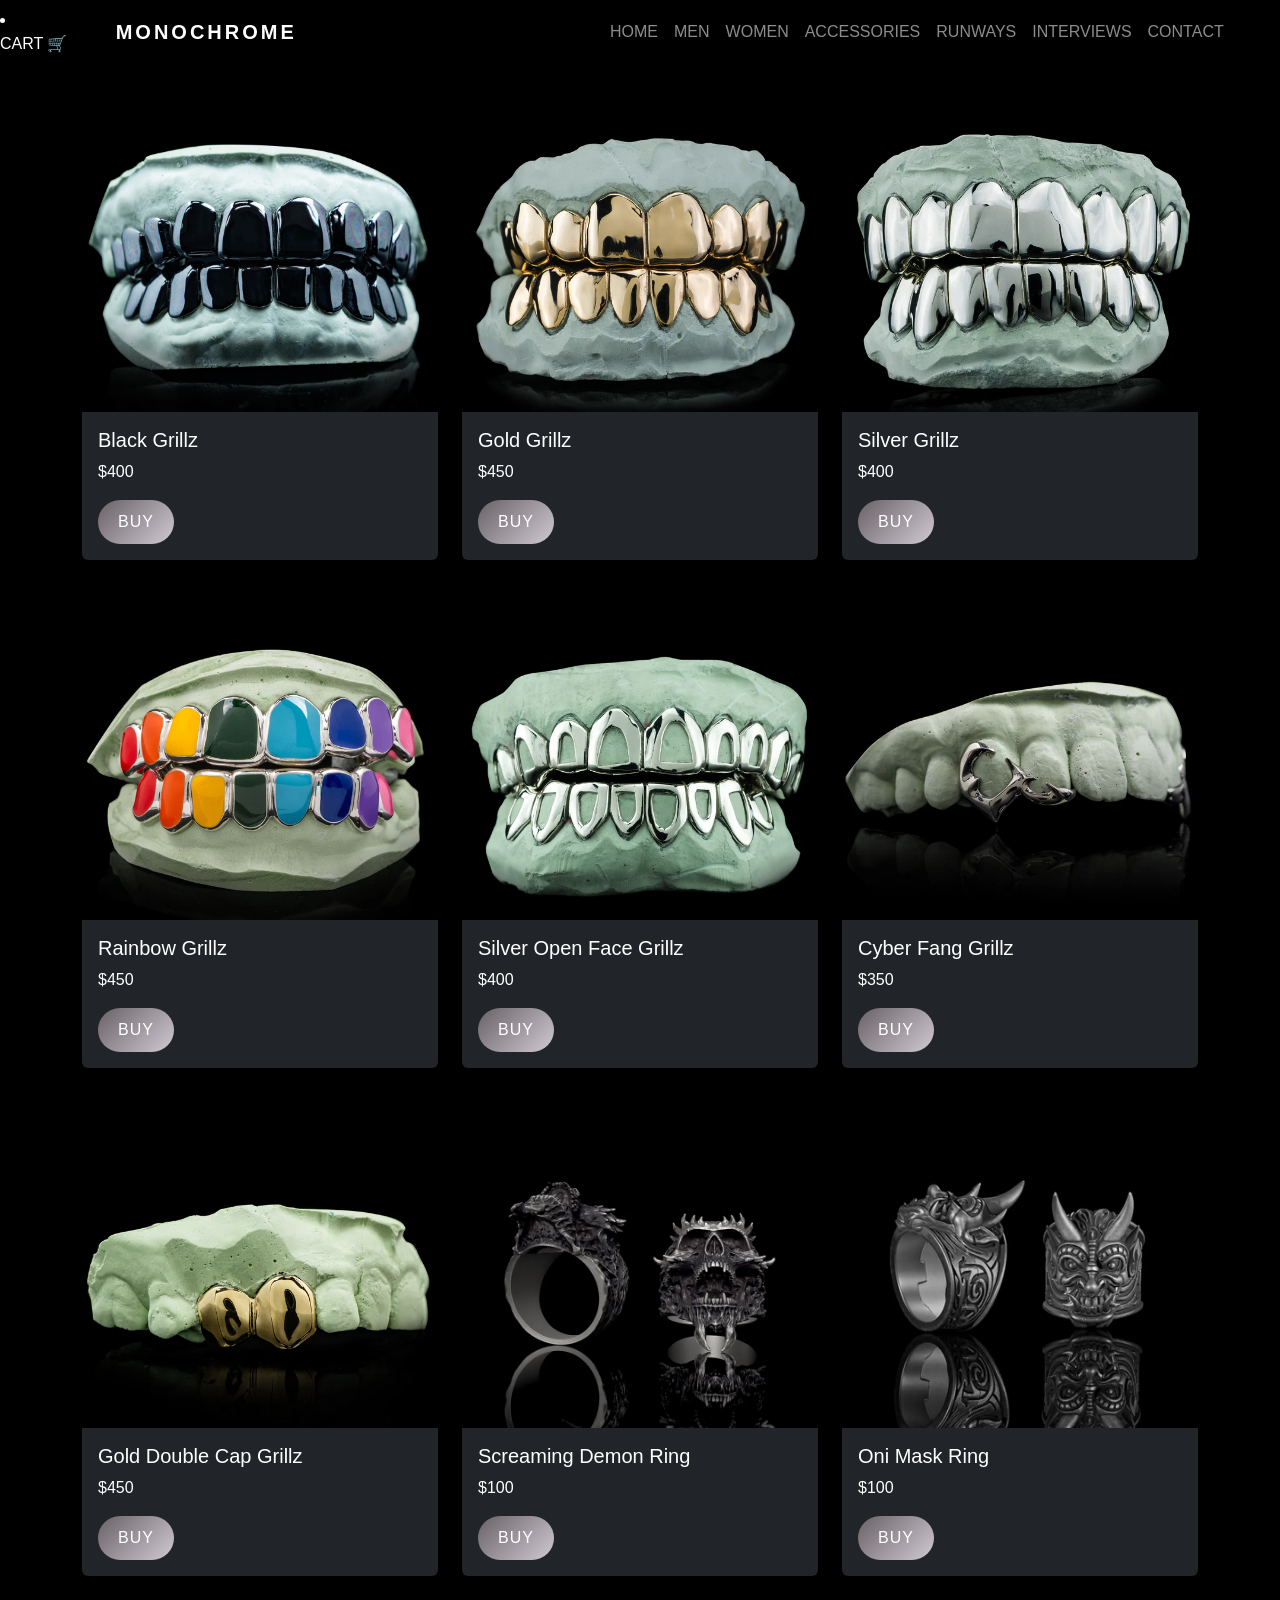
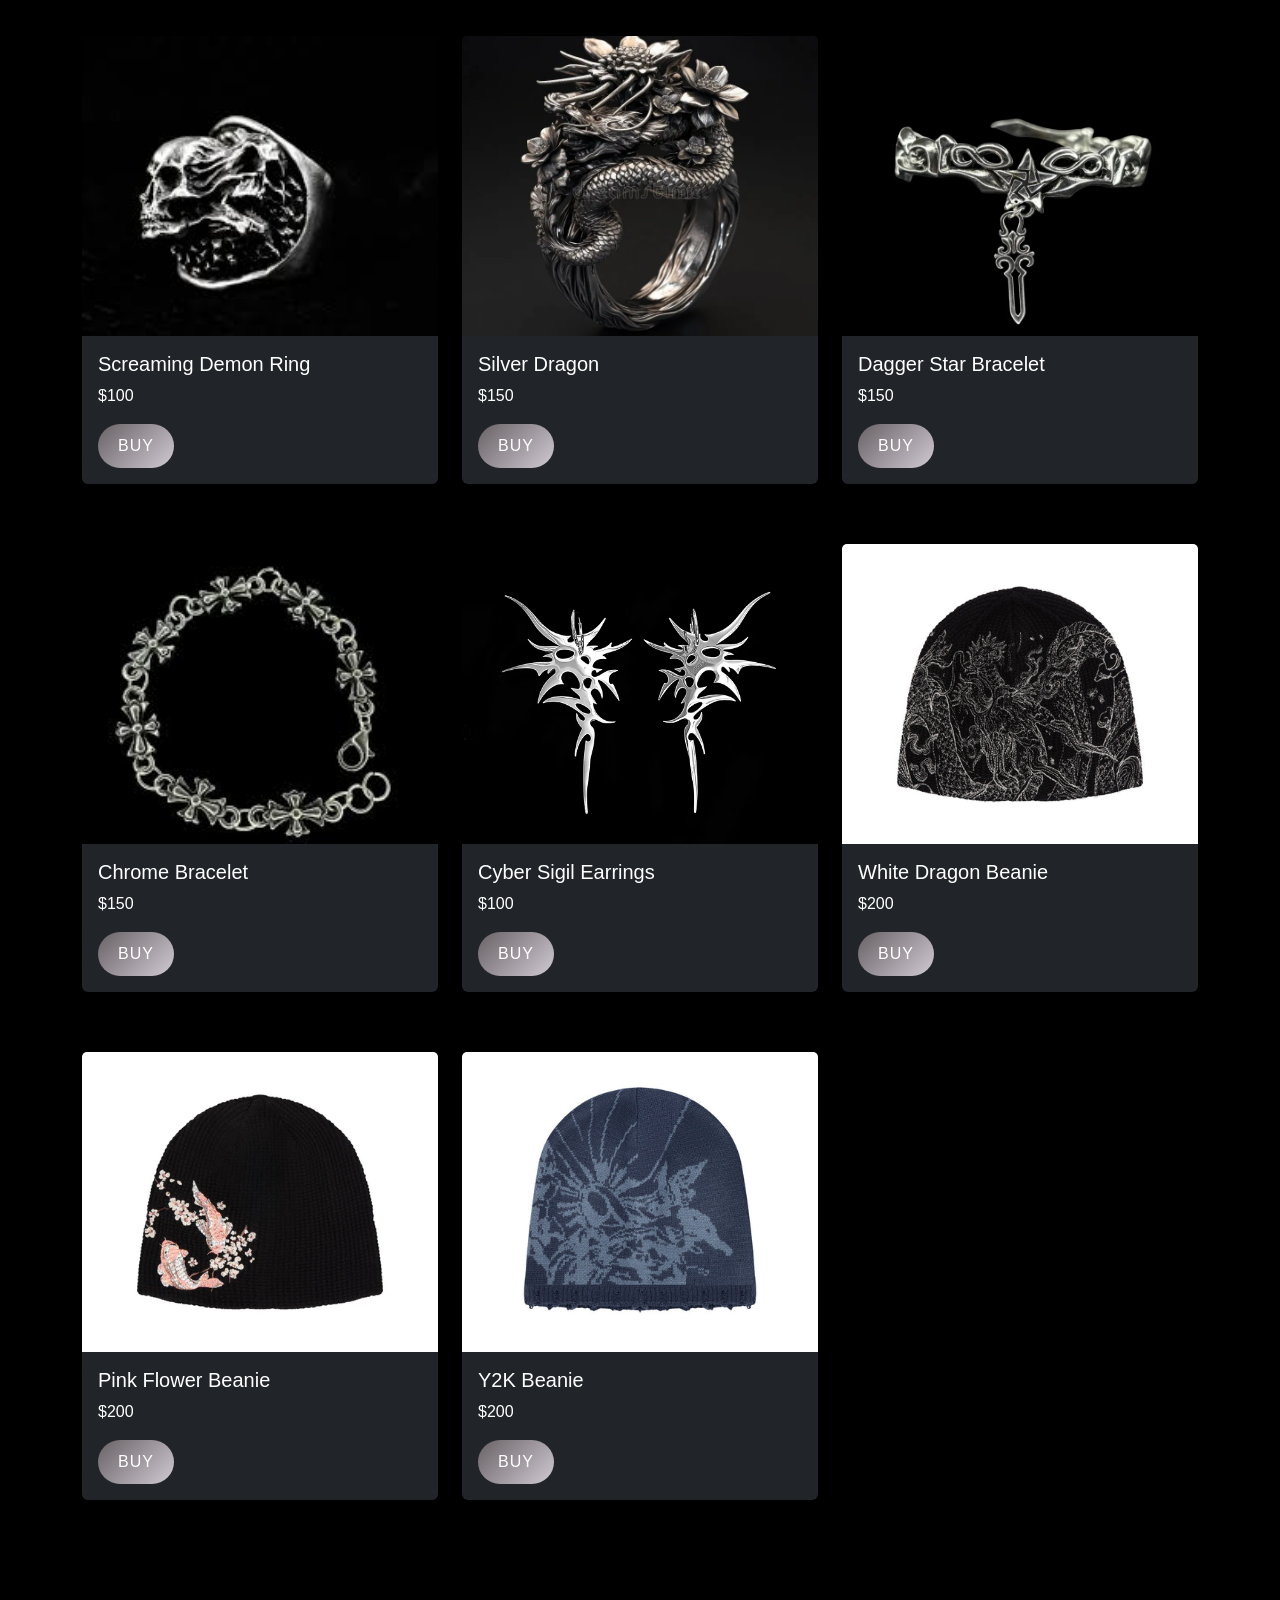
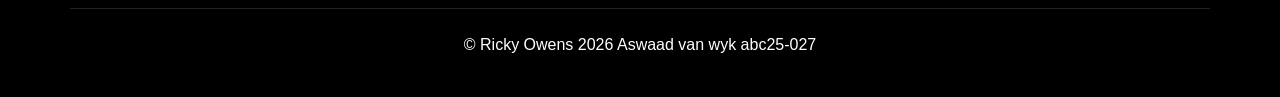
==== accessories.html @ cd2e05c7 "commit1" ====
<!DOCTYPE html>
<html lang="en">
<head>
    <meta charset="UTF-8">
    <meta name="viewport" content="width=device-width, initial-scale=1.0">
    <title>Accessories</title>
    <link href="https://cdn.jsdelivr.net/npm/bootstrap@5.3.3/dist/css/bootstrap.min.css" rel="stylesheet">
    <link rel="stylesheet" href="stylesheet.css">
</head>
<body>
     <nav class="navbar navbar-expand-lg navbar-dark bg-black">
        <li class="nav-item">
  <a class="nav-link" href="cart.html">CART 🛒</a>
</li>
    <div class="container">
        <a class="navbar-brand fw-bold" href="#">MONOCHROME</a>
 <button class="navbar-toggler" type="button" 
        data-bs-toggle="collapse" 
        data-bs-target="#navbarNav"
        aria-controls="navbarNav"
        aria-expanded="false"
        aria-label="Toggle navigation">
  ☰
</button>

     <div class="collapse navbar-collapse" id="navbarNav">
            <ul class="navbar-nav ms-auto">
                <li class="nav-item"><a class="nav-link" href="index.html">HOME</a></li>
                <li class="nav-item"><a class="nav-link" href="men.html">MEN</a></li>
                <li class="nav-item"><a class="nav-link" href="women.html">WOMEN</a></li>
                <li class="nav-item"><a class="nav-link" href="accessories.html">ACCESSORIES</a></li>
                <li class="nav-item"><a class="nav-link" href="runways.html">RUNWAYS</a></li>
                 <li class="nav-item"><a class="nav-link" href="interviews.html">INTERVIEWS</a></li>
                <li class="nav-item"><a class="nav-link" href="contact.html">CONTACT</a></li>
            </ul>
        </div>
    </div>
</nav>
</nav>
<div class="container mt-3">
 
</div>
<div class="hero-video">
   <video class="bg-video" autoplay muted loop playsinline>
        <source src="backgroundvideos/bg-video2.mp4" type="video/mp4">
    </video>
</div>
<div class="container mt-5">
    <div class="row">
        

        <div class="col-md-4">
            <div class="card bg-dark text-white">
                <img src="images/blackgrillz.jpg" class="card-img-top">
                <div class="card-body">
                    <h5>Black Grillz</h5>
                    <p>$400</p>
                    <button onclick="addToCart('Black Grillz', 400)">BUY</button>
                </div>
            </div>
        </div>

         <div class="col-md-4">
            <div class="card bg-dark text-white">
                <img src="images/goldgrillz.jpg" class="card-img-top">
                <div class="card-body">
                    <h5>Gold Grillz</h5>
                    <p>$450</p>
                    <button onclick="addToCart('Gold Grillz', 450)">BUY</button>
                  </div>
              </div>
          </div>


                    <div class="col-md-4">
            <div class="card bg-dark text-white">
                <img src="images/silvergrillz.jpg" class="card-img-top">
                <div class="card-body">
                    <h5>Silver Grillz</h5>
                    <p>$400</p>
                    <button onclick="addToCart('Silver Grillz', 400)">BUY</button>
                    
                </div>
            </div>
        </div>

        
                    <div class="col-md-4">
            <div class="card bg-dark text-white">
                <img src="images/rainbowgrillz.jpg" class="card-img-top">
                <div class="card-body">
                    <h5>Rainbow Grillz</h5>
                    <p>$450</p>
                    <button onclick="addToCart('Rainbow Grillz', 450)">BUY</button>
                </div>
            </div>
        </div>

        
                    <div class="col-md-4">
            <div class="card bg-dark text-white">
                <img src="images/silveropenfacegrillz.jpg" class="card-img-top">
                <div class="card-body">
                    <h5>Silver Open Face Grillz</h5>
                    <p>$400</p>
                    <button onclick="addToCart('Silver Open Face Grillz', 400)">BUY</button>
                </div>
            </div>
        </div>

        
                    <div class="col-md-4">
            <div class="card bg-dark text-white">
                <img src="images/cyberfanggrillz.jpg" class="card-img-top">
                <div class="card-body">
                    <h5>Cyber Fang Grillz</h5>
                    <p>$350</p>
                    <button onclick="addToCart('Cyber Fang Grillz', 350)">BUY</button>
                </div>
            </div>
        </div>

        
                    <div class="col-md-4">
            <div class="card bg-dark text-white">
                <img src="images/golddoublecapgrillz.jpg" class="card-img-top">
                <div class="card-body">
                    <h5>Gold Double Cap Grillz</h5>
                    <p>$450</p>
                    <button onclick="addToCart('Gold Double Cap Grillz', 450)">BUY</button>
                </div>
            </div>
        </div>

        
                    <div class="col-md-4">
            <div class="card bg-dark text-white">
                <img src="images/screamingdemonring.jpg" class="card-img-top">
                <div class="card-body">
                    <h5>Screaming Demon Ring</h5>
                    <p>$100</p>
                    <button onclick="addToCart('Screaming Demon Ring', 100)">BUY</button>
                </div>
            </div>
        </div>

        
                    <div class="col-md-4">
            <div class="card bg-dark text-white">
                <img src="images/onimaskring.jpg" class="card-img-top">
                <div class="card-body">
                    <h5>Oni Mask Ring</h5>
                    <p>$100</p>
                    <button onclick="addToCart('Oni Mask Ring', 100)">BUY</button>
                </div>
            </div>
        </div>

        
                    <div class="col-md-4">
            <div class="card bg-dark text-white">
                <img src="images/uglyskull.jpg" class="card-img-top">
                <div class="card-body">
                    <h5>Screaming Demon Ring</h5>
                    <p>$100</p>
                    <button onclick="addToCart('Screaming Demon Ring', 100)">BUY</button>
                </div>
            </div>
        </div>

        
                    <div class="col-md-4">
            <div class="card bg-dark text-white">
                <img src="images/silverdragon.jpg" class="card-img-top">
                <div class="card-body">
                    <h5>Silver Dragon</h5>
                    <p>$150</p>
                    <button onclick="addToCart('Silver Dragon', 150)">BUY</button>
                </div>
            </div>
        </div>

        
                    <div class="col-md-4">
            <div class="card bg-dark text-white">
                <img src="images/daggerstarbracelet.jpg" class="card-img-top">
                <div class="card-body">
                    <h5>Dagger Star Bracelet</h5>
                    <p>$150</p>
                    <button onclick="addToCart('Dagger Star Bracelet', 150)">BUY</button>
                </div>
            </div>
        </div>

        
                    <div class="col-md-4">
            <div class="card bg-dark text-white">
                <img src="images/chromebracelet.jpg" class="card-img-top">
                <div class="card-body">
                    <h5>Chrome Bracelet</h5>
                    <p>$150</p>
                    <button onclick="addToCart('Chrome Bracelet', 150)">BUY</button>
                </div>
            </div>
        </div>

        <div class="col-md-4">
            <div class="card bg-dark text-white">
                <img src="images/cybersigilearrings.jpg" class="card-img-top">
                <div class="card-body">
                    <h5>Cyber Sigil Earrings</h5>
                    <p>$100</p>
                    <button onclick="addToCart('Cyber Sigil Earrings', 100)">BUY</button>
                </div>
            </div>
        </div>

         <div class="col-md-4">
            <div class="card bg-dark text-white">
                <img src="images/beanie1.jpg" class="card-img-top">
                <div class="card-body">
                    <h5>White Dragon Beanie</h5>
                    <p>$200</p>
                    <button onclick="addToCart('White Dragon Beanie', 200)">BUY</button>
                  </div>
              </div>
          </div>

           <div class="col-md-4">
            <div class="card bg-dark text-white">
                <img src="images/beanie2.jpg" class="card-img-top">
                <div class="card-body">
                    <h5>Pink Flower Beanie</h5>
                    <p>$200</p>
                    <button onclick="addToCart('Pink Flower Beanie', 200)">BUY</button>
                  </div>
              </div>
          </div>

           <div class="col-md-4">
            <div class="card bg-dark text-white">
                <img src="images/beanie3.jpg" class="card-img-top">
                <div class="card-body">
                    <h5>Y2K Beanie</h5>
                    <p>$200</p>
                    <button onclick="addToCart('Y2K Beanie', 200)">BUY</button>
                  </div>
              </div>
          </div>

        <footer class="text-center mt-5 p-4 bg-black text-white">
    <p>© Ricky Owens 2026 Aswaad van wyk abc25-027</p>
</footer>

<script src="https://cdn.jsdelivr.net/npm/bootstrap@5.3.3/dist/js/bootstrap.bundle.min.js"></script>
<script>
function addToCart(name, price) {
    let cart = JSON.parse(localStorage.getItem("cart")) || [];

    cart.push({ name, price });

    localStorage.setItem("cart", JSON.stringify(cart));

    alert(name + " added to cart!");
}
</script>
    
</body>
</html>
---- stylesheet.css ----
/* =========================
   CUSTOM FONT
========================= */
@font-face {
    font-family: 'Grunge';
    src: url('fonts/GRUNGE.TTF') format('truetype');
}
@font-face {
    font-family: 'Rosehot';
    src: url('fonts/Rosehot.ttf') format('opentype');
}
/* =========================
   GLOBAL STYLE
========================= */
body {
    background-color: #000;
    color: #fff;
    font-family: 'Charme', Arial, sans-serif;
    margin: 0;
    padding: 0;
}

/* =========================
   NAVBAR
========================= */
.navbar {
    position: relative;
    z-index: 1000;
}

.navbar-brand {
    letter-spacing: 3px;
}

.navbar-toggler {
    color: white;
    font-size: 28px;
    border: none;
}
.collapse {
    z-index: 999;
}

.navbar-toggler-icon {
    filter: invert(1);
}
/* =========================
   HERO SECTION (VIDEO)
========================= */
.hero {
    height: 60vh !important;
    position: relative !important;
    overflow: hidden !important;
}

.hero-video {
    position: absolute !important;
    top: 0 !important;
    left: 0 !important;
    width: 100% !important;
    height: 100% !important;
    object-fit: cover !important;
    z-index: 0 !important;
}

.hero-overlay {
    position: absolute !important;
    inset: 0 !important;
    background: rgba(0,0,0,0.5) !important;
    z-index: 1 !important;
}

.hero-content {
    position: absolute !important;
    inset: 0 !important;
    z-index: 2 !important;

    display: flex !important;
    flex-direction: column !important;
    justify-content: center !important;
    align-items: center !important;
    text-align: center !important;

    color: white !important;
}

.bg-video {
  position: fixed;
  opacity: 0.5;
  position: fixed;
  top: 0;
  left: 0;
  width: 100%;
  height: 100%;
  object-fit: cover;
  z-index: -1; /* stays behind everything */
}


.hero-video {
  position: relative;
  width: 100%;
  height: 60vh;
  overflow: hidden;
}

.hero-video video {
  width: 100%;
  height: 100%;
  object-fit: cover;
  display: block;
}


.grid-video {
    width: 100%;
    height: 100%;
    object-fit: cover;

}

.grid-video:hover {
    filter: blur(8px);
    transform: scale(1.05);
    opacity: 0.8;
}

grid-img {
    width: 100%;
    height: 300px;
    object-fit: cover;
    display: block;
}

@media (max-width: 768px) {
    .grid-img {
        height: 200px;
    }
}

.grid-img {
    width: 100%;
    height: 1000px;
    object-fit: cover;
    transition: 0.4s ease;
}

.grid-img:hover {
    filter: blur(10px);
    transform: scale(1.05);
}
/* Hero text styling */
.hero h1 {
    font-weight: 300;
    letter-spacing: 6px;
    text-shadow: 2px 2px 10px rgba(0,0,0,0.8);
    font-family: 'Rosehot', sans-serif;
   
}


.hero p {
    font-family: 'Grunge', sans-serif;
}

/* =========================
   CARDS
========================= */
.card {
    border: none;
    transition: 0.3s;
}

.card:hover {
    transform: scale(1.05);
}

/* Card images */
.card-img-top {
    width: 100%;
    height: 300px;
    object-fit: cover;
}

/* =========================
   IMAGE GRID (hover effect)
========================= */
.image-card {
    position: relative;
    display: block;
    overflow: hidden;
}

.image-card img {
    width: 100%;
    height: 300px;
    object-fit: cover;
    transition: 0.4s ease;
}

/* Blur on hover */
.image-card:hover img {
    filter: blur(4px);
    transform: scale(1.05);
}

/* Overlay text */
.overlay-text {
    position: absolute;
    top: 50%;
    left: 50%;
    transform: translate(-50%, -50%);
    color: white;
    font-size: 24px;
    font-weight: bold;
    opacity: 0;
    transition: 0.4s ease;
}

.image-card:hover .overlay-text {
    opacity: 1;
}

.img-box {
    position: relative;
    overflow: hidden;
}

/* image */
.img-box img {
    width: 100%;
    height: 300px;
    object-fit: cover;
}

/* text overlay */
.img-text {
    position: absolute;
    top: 50%;
    left: 50%;
    transform: translate(-50%, -50%);

    color: white;
    font-size: 24px;
    font-weight: bold;
    letter-spacing: 2px;
    text-align: center;
}

.row {
  row-gap: 60px;     /* vertical space */
}

/* BUTTON */
button {
    background: linear-gradient(135deg, #686165, hsl(282, 10%, 81%));
    border: none;
    padding: 10px 20px;
    border-radius: 30px;
    font-weight: 500;
    color: white;
    letter-spacing: 1px;
    cursor: pointer;
    transition: 0.3s;
    position: relative;
}

button:hover {
    box-shadow: 0 0 15px rgba(99, 92, 96, 0.6);
    transform: scale(1.05);
}

.hero-content button {
    background: linear-gradient(45deg, #686165, hsl(282, 10%, 81%) );
    border: none;
    padding: 12px 25px;
    border-radius: 25px;
    font-size: 18px;
    color: white;
    cursor: pointer;
    transition: 0.3s;
}

.hero-content button:hover {
    transform: scale(1.1);
}

@media (max-width: 600px) {
  .runway-container {
    grid-template-columns: 1fr;
  }
}

.runway-container {
  display: flex;
  flex-direction: column;
}

/* Each section */
.runway-item {
  position: relative;
  width: 100%;
  height: 100vh;
  overflow: hidden;
}

/* Video */
.runway-video {
  width: 100%;
  height: 100%;
  object-fit: cover;
}

/* Dark overlay for readability */
.runway-item::after {
  content: "";
  position: absolute;
  inset: 0;
  background: rgba(0,0,0,0.4);
}

/* Text ON TOP of video */
.runway-text {
  position: absolute;
  top: 50%;
  left: 50%;
  transform: translate(-50%, -50%);
  
  text-align: center;
  color: white;
  z-index: 2;
}

.runway-text h2 {
  font-size: 3rem;
  letter-spacing: 4px;
  margin: 0;
}

.runway-text p {
  font-size: 1rem;
  color: #ccc;
}
/* =========================
   FOOTER
========================= */
footer {
    border-top: 1px solid #222;
}

/* Cart Page Styling */
@keyframes fadeIn {
    from { opacity: 0; transform: translateY(20px); }
    to { opacity: 1; transform: translateY(0); }
}

.cart-box {
    background-color: #111;
    border-radius: 15px;
    box-shadow: 0 10px 30px rgba(0,0,0,0.5);
    animation: fadeIn 0.6s ease;

}

/* Cart items */
.list-group-item {
    background-color: transparent !important;
    border: 1px solid #333 !important;
    color: white !important;
    border-radius: 10px;
    margin-bottom: 10px;
    transition: all 0.2s ease;
}

/* Hover effect */
.list-group-item:hover {
    background-color: #1a1a1a !important;
}

/* Remove button */
.list-group-item button {
    border-radius: 8px;
    font-size: 12px;
}

/* Buttons */
.btn-outline-light {
    border-radius: 12px;
    padding: 10px 20px;
    transition: all 0.3s ease;
}

.btn-outline-light:hover {
    background-color: white;
    color: black;
}

/* =========================
   ARCHIVE / INTERVIEWS STYLE
========================= */

.archive {
    max-width: 1200px;
    margin: 100px auto;
    padding: 0 40px;
}

/* Year headings */
.year {
    text-align: center;
    font-size: 20px;
    letter-spacing: 4px;
    margin: 80px 0 60px;
}

/* Grid for 2-column layout */
.grid {
    display: grid;
    grid-template-columns: 1fr 1fr;
    gap: 80px 120px;
}

/* Each entry */
.entry {
    max-width: 500px;
}

/* Text styles */
.source {
    font-size: 12px;
    letter-spacing: 2px;
    margin-bottom: 10px;
}

.title {
    font-size: 12px;
    letter-spacing: 1px;
    line-height: 1.6;
    margin-bottom: 10px;
}

.author {
    font-size: 11px;
    letter-spacing: 2px;
    margin-bottom: 10px;
}

.date {
    font-size: 11px;
    letter-spacing: 2px;
}

/* Make everything uppercase like your screenshot */
.archive p {
    text-transform: uppercase;
}

/* Mobile fix */
@media (max-width: 768px) {
    .grid {
        grid-template-columns: 1fr;
        gap: 50px;
    }
}
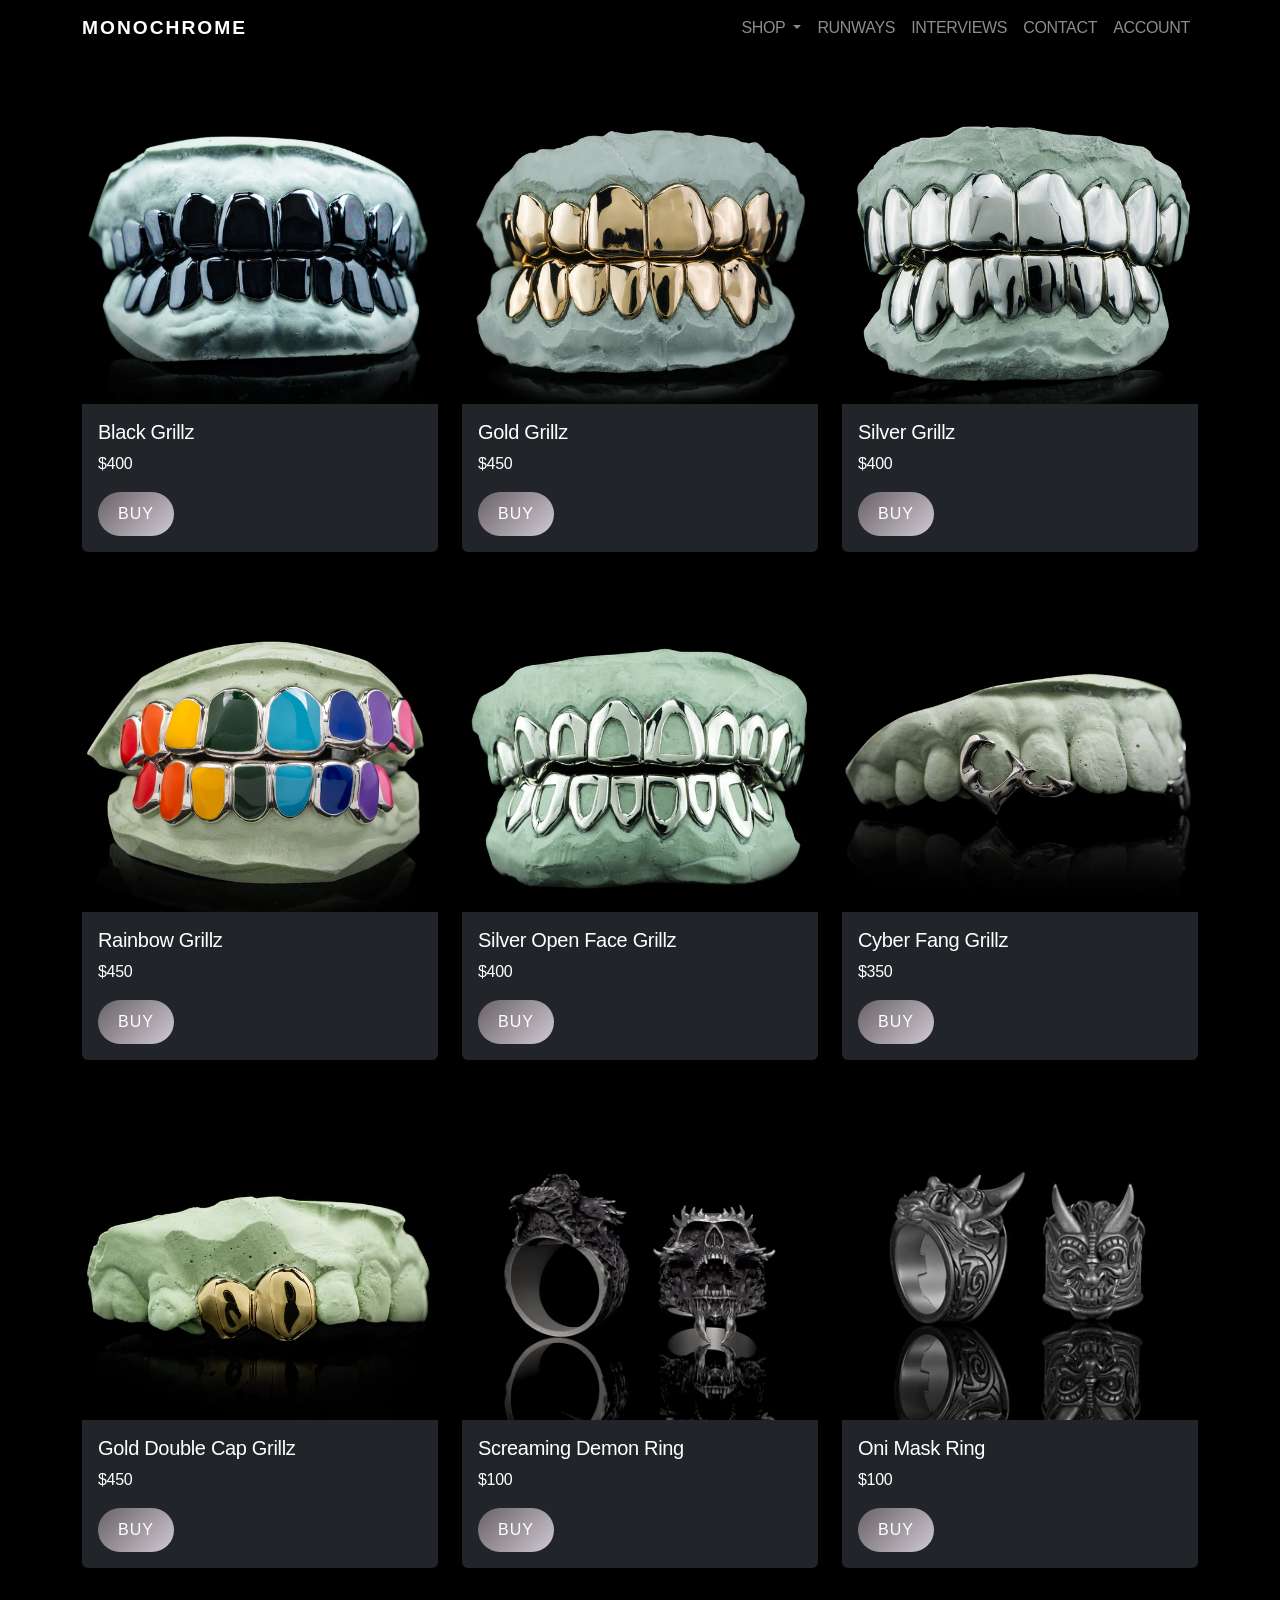
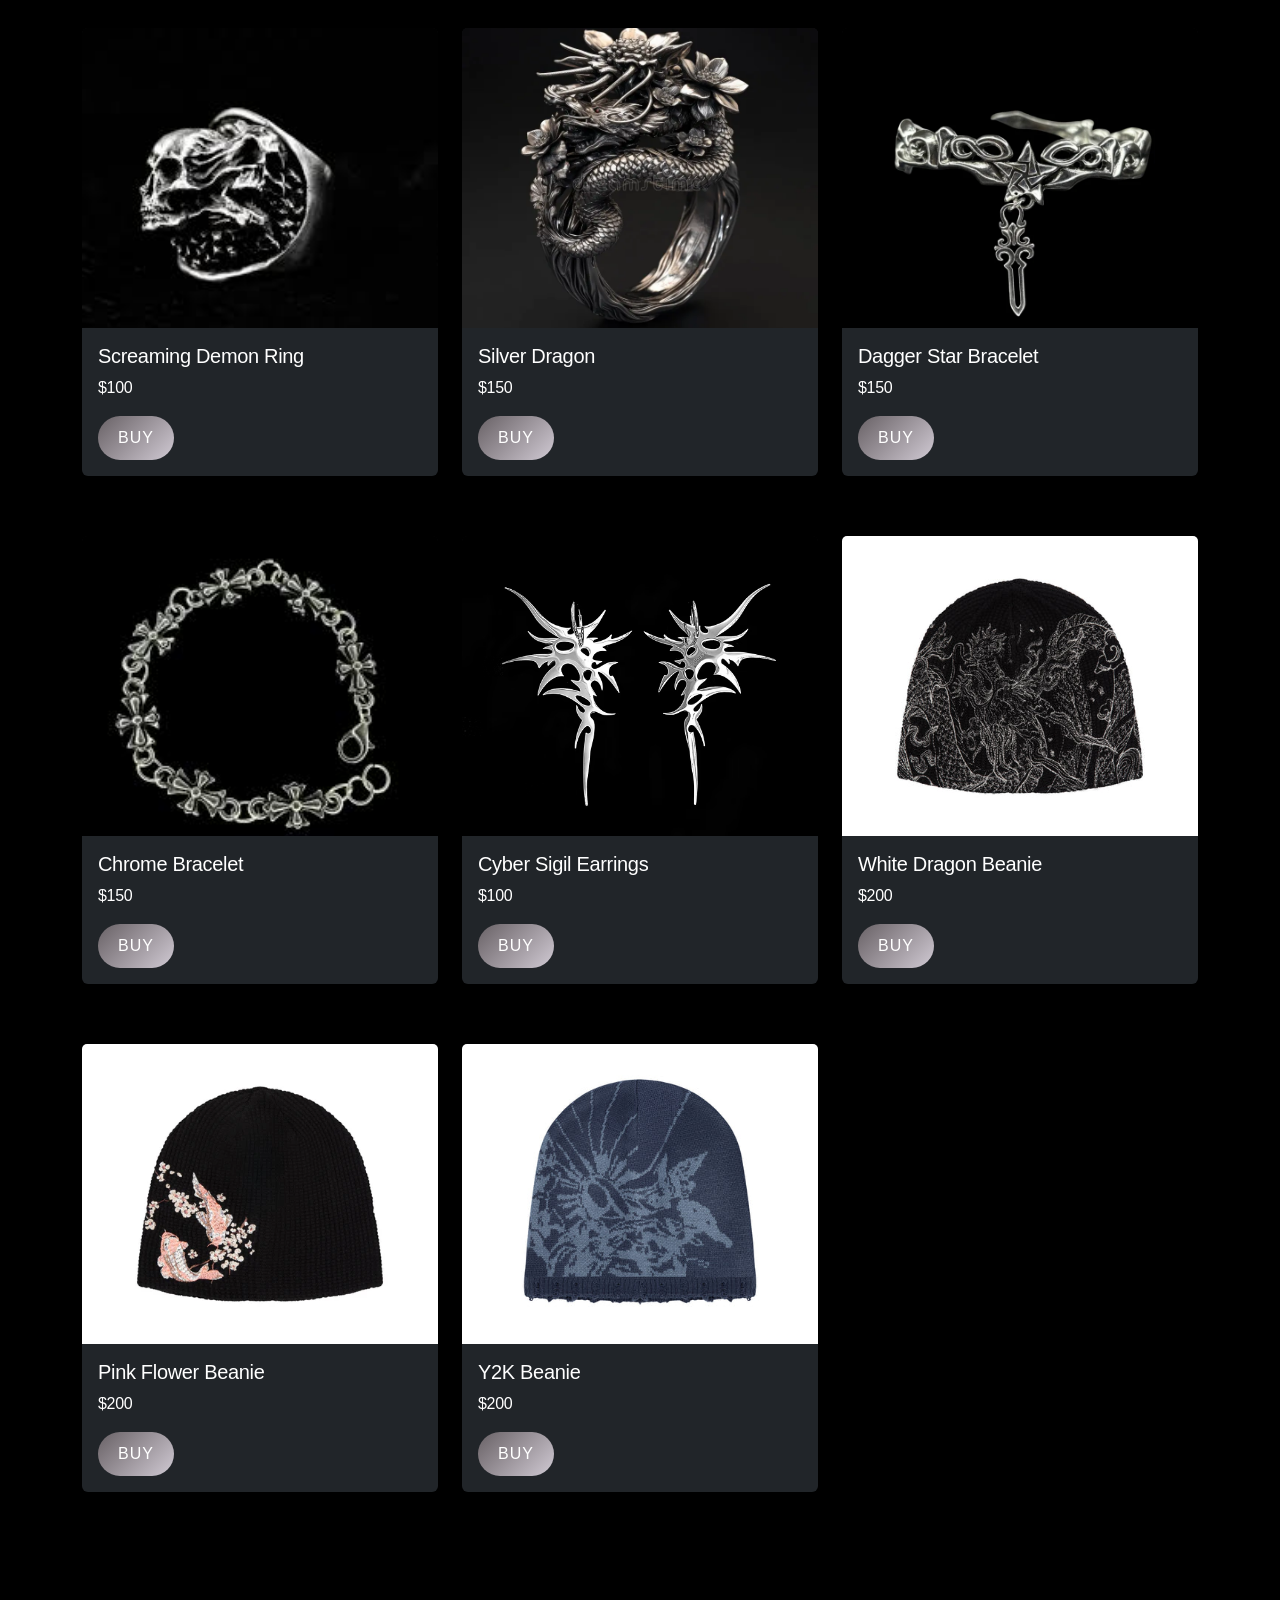
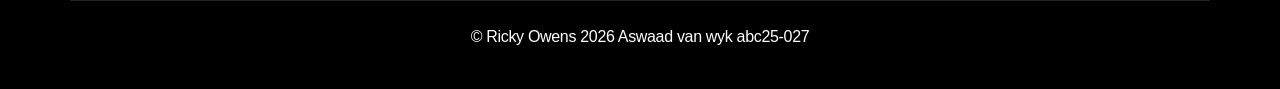
==== commit efdd310b: "update" ====
--- a/accessories.html
+++ b/accessories.html
@@ -8,34 +8,42 @@
     <link rel="stylesheet" href="stylesheet.css">
 </head>
 <body>
-     <nav class="navbar navbar-expand-lg navbar-dark bg-black">
-        <li class="nav-item">
-  <a class="nav-link" href="cart.html">CART 🛒</a>
-</li>
-    <div class="container">
-        <a class="navbar-brand fw-bold" href="#">MONOCHROME</a>
- <button class="navbar-toggler" type="button" 
+    <nav class="navbar navbar-expand-lg navbar-dark bg-black">
+  <div class="container">
+    <a class="navbar-brand fw-bold" href="index.html">MONOCHROME</a>
+    
+    <!-- HAMBURGER -->
+    <button class="navbar-toggler" type="button" 
         data-bs-toggle="collapse" 
         data-bs-target="#navbarNav"
         aria-controls="navbarNav"
-        aria-expanded="false"
+        aria-expanded="false" 
         aria-label="Toggle navigation">
-  ☰
-</button>
-
-     <div class="collapse navbar-collapse" id="navbarNav">
-            <ul class="navbar-nav ms-auto">
-                <li class="nav-item"><a class="nav-link" href="index.html">HOME</a></li>
-                <li class="nav-item"><a class="nav-link" href="men.html">MEN</a></li>
-                <li class="nav-item"><a class="nav-link" href="women.html">WOMEN</a></li>
-                <li class="nav-item"><a class="nav-link" href="accessories.html">ACCESSORIES</a></li>
-                <li class="nav-item"><a class="nav-link" href="runways.html">RUNWAYS</a></li>
-                 <li class="nav-item"><a class="nav-link" href="interviews.html">INTERVIEWS</a></li>
-                <li class="nav-item"><a class="nav-link" href="contact.html">CONTACT</a></li>
-            </ul>
-        </div>
+        <span class="navbar-toggler-icon"></span>
+    </button>
+
+    <div class="collapse navbar-collapse" id="navbarNav">
+      <ul class="navbar-nav ms-auto">
+        
+        <!-- SHOP DROPDOWN -->
+        <li class="nav-item dropdown">
+          <a class="nav-link dropdown-toggle" href="#" id="navbarDropdown" role="button" data-bs-toggle="dropdown" aria-expanded="false">
+            SHOP
+          </a>
+          <ul class="dropdown-menu dropdown-menu-dark" aria-labelledby="navbarDropdown">
+            <li><a class="dropdown-item" href="men.html">MEN</a></li>
+            <li><a class="dropdown-item" href="women.html">WOMEN</a></li>
+            <li><a class="dropdown-item" href="accessories.html">ACCESSORIES</a></li>
+          </ul>
+        </li>
+
+        <li class="nav-item"><a class="nav-link" href="runways.html">RUNWAYS</a></li>
+        <li class="nav-item"><a class="nav-link" href="interviews.html">INTERVIEWS</a></li>
+        <li class="nav-item"><a class="nav-link" href="contact.html">CONTACT</a></li>
+        <li class="nav-item"><a class="nav-link" href="account.html">ACCOUNT</a></li>
+      </ul>
     </div>
-</nav>
+  </div>
 </nav>
 <div class="container mt-3">
  
--- a/stylesheet.css
+++ b/stylesheet.css
@@ -8,6 +8,10 @@
 @font-face {
     font-family: 'Rosehot';
     src: url('fonts/Rosehot.ttf') format('opentype');
+}
+@font-face {
+    font-family: 'Mileast';
+    src: url('fonts/Mileast.otf') format('opentype');
 }
 /* =========================
    GLOBAL STYLE
@@ -33,7 +37,7 @@
 }
 
 .navbar-toggler {
-    color: white;
+    color: black;
     font-size: 28px;
     border: none;
 }
@@ -102,6 +106,7 @@
   width: 100%;
   height: 60vh;
   overflow: hidden;
+  margin-bottom: 100px;
 }
 
 .hero-video video {
@@ -160,7 +165,11 @@
 
 
 .hero p {
-    font-family: 'Grunge', sans-serif;
+    font-family: 'Mileast', sans-serif;
+   font-weight: 300;
+    letter-spacing: 6px;
+    text-shadow: 2px 2px 10px rgba(0,0,0,0.8);
+    font-size: 30px;
 }
 
 /* =========================
@@ -359,6 +368,7 @@
     border-radius: 15px;
     box-shadow: 0 10px 30px rgba(0,0,0,0.5);
     animation: fadeIn 0.6s ease;
+    font-family: 'Charme', sans-serif ;
 
 }
 
@@ -462,3 +472,492 @@
         gap: 50px;
     }
 }
+
+.reveal {
+  opacity: 0;
+  transform: translateY(40px);
+  transition: all 0.6s ease;
+}
+
+.reveal.active {
+  opacity: 1;
+  transform: translateY(0);
+}
+
+html {
+  scroll-behavior: smooth;
+}
+
+./* HERO */
+.hero-text {
+  min-height: 100vh;
+  background: #0a0a0a;
+  color: white;
+}
+
+.hero-title {
+  font-size: 5rem;
+  letter-spacing: 6px;
+  font-weight: 300;
+}
+
+.hero-tagline {
+  font-size: 1rem;
+  letter-spacing: 3px;
+  opacity: 0.7;
+  margin-top: 20px;
+}
+
+/* MANIFESTO */
+.manifesto {
+  padding: 120px 20px;
+  max-width: 700px;
+  margin: auto;
+}
+
+.manifesto p {
+  font-size: 1.2rem;
+  margin-bottom: 40px;
+  line-height: 1.8;
+}
+
+/* VALUES */
+.values {
+  padding: 100px 20px;
+}
+
+.values h4 {
+  letter-spacing: 2px;
+  margin-bottom: 10px;
+}
+
+/* GLOBAL */
+.global {
+  padding: 80px 20px;
+  opacity: 0.6;
+  letter-spacing: 3px;
+}
+
+/* SCROLL ANIMATION */
+.reveal {
+  opacity: 0;
+  transform: translateY(40px);
+  transition: all 0.8s ease;
+}
+
+.reveal.active {
+  opacity: 1;
+  transform: translateY(0);
+}
+
+/* =========================
+   CHECKOUT PAGE
+========================= */
+
+body {
+  background: #f8f9fa;
+}
+
+.checkout-box {
+  background: rgb(0, 0, 0);
+  padding: 25px;
+  border-radius: 10px;
+}
+
+.form-check {
+  padding: 10px;
+  border: 1px solid #000000;
+  border-radius: 6px;
+  margin-bottom: 10px;
+}
+
+/* --- HIGH VISIBILITY FORM STYLING --- */
+:root {
+    --bg-color: #000000;
+    --card-bg: #0b0b0b;
+    --text-main: #ffffff;
+    --text-dim: #cccccc; /* Brightened for better readability */
+    --accent: #ffffff;
+    --border: #555555;   /* Lightened from #222 for visibility */
+    --input-focus-bg: #1a1a1a;
+}
+
+/* Base Styles */
+body {
+    background-color: var(--bg-color);
+    color: var(--text-main);
+    font-family: 'Inter', sans-serif;
+}
+
+/* --- NAVIGATION COMPACT --- */
+.navbar { padding: 0.5rem 0; }
+.navbar-brand { font-size: 1.2rem; letter-spacing: 2px; }
+
+/* --- THE GRID --- */
+.checkout-grid {
+    display: grid;
+    grid-template-columns: 1fr 350px; /* Narrower sidebar */
+    gap: 30px;
+    margin-top: 20px;
+    align-items: start;
+}
+
+/* --- SECTION HEADINGS --- */
+.section-title {
+    font-size: 3 rem;
+    font-weight: 800;
+    text-transform: uppercase;
+    letter-spacing: 2px;
+    color: var(--text-dim);
+    margin-bottom: 15px;
+    border-bottom: 1px solid var(--border);
+    padding-bottom: 5px;
+}
+
+/* --- TEXT BOXES (INPUTS) --- */
+.form-control {
+    background-color: var(--card-bg);
+    border: 2px solid var(--border); /* Thicker border to define the box */
+    color: #ffffff !important;      /* Pure white text for what you type */
+    border-radius: 0;
+    padding: 12px 15px;
+    font-size: 1rem;
+    transition: all 0.2s ease-in-out;
+}
+
+/* Placeholder Text (The hint inside the box) */
+.form-control::placeholder {
+    color: #aaaaaa !important;      /* Lighter gray so you can see the label */
+    opacity: 1; 
+}
+
+/* When you click into the box */
+.form-control:focus {
+    background-color: var(--input-focus-bg);
+    border-color: var(--accent);    /* White border on focus */
+    box-shadow: 0 0 8px rgba(255, 255, 255, 0.2); /* Subtle glow */
+    outline: none;
+    color: #ffffff;
+}
+
+/* --- LABELS & TITLES --- */
+.section-title {
+    font-size: 0.85rem;
+    font-weight: 800;
+    text-transform: uppercase;
+    letter-spacing: 2px;
+    color: #ffffff; /* Maximum contrast */
+    margin-bottom: 20px;
+    border-bottom: 2px solid #333;
+    padding-bottom: 8px;
+}
+
+/* Payment Method Visibility */
+.payment-selection .form-check {
+    border: 2px solid var(--border);
+    background: var(--card-bg);
+    padding: 15px 15px 15px 40px;
+    margin-bottom: 10px;
+    transition: 0.3s;
+}
+
+.payment-selection .form-check:hover {
+    border-color: #888;
+}
+
+/* --- SUMMARY BOX --- */
+.summary-box {
+    background-color: #111;
+    border: 2px solid #333;
+    padding: 25px;
+}
+/* --- PAYMENT METHODS BOX --- */
+.payment-selection {
+    display: flex;
+    gap: 10px;
+    margin-bottom: 15px;
+}
+
+.payment-selection .form-check {
+    flex: 1;
+    border: 1px solid var(--border);
+    padding: 10px 10px 10px 30px;
+    font-size: 0.75rem;
+    cursor: pointer;
+}
+
+/* --- ACTION BUTTON --- */
+.btn-checkout {
+    background-color: var(--accent);
+    color: #000;
+    border: none;
+    width: 100%;
+    padding: 12px;
+    font-weight: 800;
+    text-transform: uppercase;
+    font-size: 0.8rem;
+    margin-top: 15px;
+}
+
+/* Responsive fix */
+@media (max-width: 992px) {
+    .checkout-grid { grid-template-columns: 1fr; }
+}
+
+/* --- BACK BUTTON STYLES --- */
+
+/* Main Back to Shop Link */
+.btn-back {
+    color: #ffffff;
+    text-decoration: none;
+    font-size: 0.8rem;
+    font-weight: 700;
+    letter-spacing: 2px;
+    transition: 0.3s;
+    display: inline-block;
+    border-bottom: 1px solid transparent;
+}
+
+.btn-back:hover {
+    color: #888888;
+    border-bottom: 1px solid #888888;
+}
+
+/* Secondary Return to Cart Button */
+.btn-back-secondary {
+    color: #aaaaaa;
+    text-decoration: none;
+    font-size: 0.75rem;
+    font-weight: 600;
+    letter-spacing: 1px;
+    text-transform: uppercase;
+    transition: 0.3s;
+}
+
+.btn-back-secondary:hover {
+    color: #ffffff;
+}
+
+/* --- ACCOUNT PAGE THEME --- */
+body {
+    background-color: #000;
+    color: #fff;
+    font-family: 'Inter', sans-serif;
+    letter-spacing: -0.02em;
+}
+
+.logo {
+    font-weight: 900;
+    letter-spacing: 5px;
+    font-size: 1.5rem;
+    margin: 0;
+}
+
+.nav-back {
+    color: #fff;
+    text-decoration: none;
+    font-size: 0.75rem;
+    font-weight: 700;
+    letter-spacing: 2px;
+    border-bottom: 1px solid #333;
+}
+
+.nav-back:hover {
+    color: #888;
+}
+
+/* --- CARDS --- */
+.account-card {
+    background-color: #0b0b0b;
+    border: 2px solid #333; /* High visibility border */
+    padding: 30px;
+    height: 100%;
+}
+
+.section-label {
+    font-size: 0.8rem;
+    font-weight: 800;
+    text-transform: uppercase;
+    letter-spacing: 3px;
+    color: #888;
+    margin-bottom: 30px;
+    display: block;
+}
+
+/* --- PROFILE DETAILS --- */
+.profile-detail {
+    margin-bottom: 25px;
+}
+
+.profile-detail .label {
+    display: block;
+    font-size: 0.7rem;
+    color: #555;
+    text-transform: uppercase;
+    font-weight: 700;
+    margin-bottom: 5px;
+}
+
+.profile-detail p {
+    font-size: 1.1rem;
+    margin: 0;
+    color: #fff; /* High visibility */
+}
+
+/* --- ORDER HISTORY --- */
+.history-item {
+    background: #111;
+    border: 1px solid #222;
+    padding: 20px;
+    margin-bottom: 15px;
+}
+
+.view-link {
+    color: #fff;
+    font-size: 0.7rem;
+    font-weight: 800;
+    text-decoration: none;
+    letter-spacing: 1px;
+}
+
+.view-link:hover {
+    text-decoration: underline;
+}
+
+/* --- BUTTONS --- */
+.btn-edit {
+    background: transparent;
+    color: #fff;
+    border: 2px solid #555;
+    width: 100%;
+    padding: 12px;
+    font-weight: 800;
+    font-size: 0.8rem;
+    margin-top: 20px;
+    transition: 0.3s;
+}
+
+.btn-edit:hover {
+    border-color: #fff;
+    background: #fff;
+    color: #000;
+}
+
+/* --- MODAL STYLES --- */
+.modal-overlay {
+    position: fixed;
+    top: 0;
+    left: 0;
+    width: 100%;
+    height: 100%;
+    background: rgba(0, 0, 0, 0.9); /* Dim the background */
+    display: flex;
+    justify-content: center;
+    align-items: center;
+    z-index: 1000;
+}
+
+.edit-box {
+    background: #0b0b0b;
+    border: 2px solid #333;
+    padding: 40px;
+    width: 100%;
+    max-width: 500px;
+}
+
+/* Adjust the button in the profile card to trigger the modal */
+.btn-edit {
+    cursor: pointer;
+}
+
+/* --- ACCOUNT PAGE BUTTONS (RECEIPT STYLE) --- */
+
+/* The Primary "Save" or "Confirm" Button */
+.btn-receipt-primary {
+    background-color: #ffffff; /* Solid White */
+    color: #000000;            /* Black Text */
+    border: 1px solid #ffffff;
+    width: 100%;
+    padding: 14px;
+    font-weight: 800;
+    text-transform: uppercase;
+    letter-spacing: 2px;
+    font-size: 0.8rem;
+    cursor: pointer;
+    transition: all 0.2s ease;
+    border-radius: 0;          /* Sharp edges for a professional look */
+}
+
+.btn-receipt-primary:hover {
+    background-color: #000000;
+    color: #ffffff;
+}
+
+/* The Secondary "Edit" or "Cancel" Button */
+.btn-receipt-secondary {
+    background-color: transparent;
+    color: #ffffff;
+    border: 1px solid #555555; /* Higher visibility grey border */
+    width: 100%;
+    padding: 12px;
+    font-weight: 700;
+    text-transform: uppercase;
+    letter-spacing: 1px;
+    font-size: 0.75rem;
+    cursor: pointer;
+    transition: all 0.2s ease;
+    border-radius: 0;
+}
+
+.btn-receipt-secondary:hover {
+    border-color: #ffffff;
+    background-color: #111111;
+}
+
+/* The Warning "Logout" Button */
+.btn-receipt-danger {
+    background: transparent;
+    color: #ff4444;
+    border: 1px solid #ff4444;
+    width: 100%;
+    padding: 12px;
+    font-weight: 700;
+    text-transform: uppercase;
+    letter-spacing: 1px;
+    font-size: 0.75rem;
+    cursor: pointer;
+    transition: 0.3s;
+    margin-top: 15px;
+}
+
+.btn-receipt-danger:hover {
+    background: #ff4444;
+    color: #ffffff;
+}
+
+/* Custom Dropdown Styling */
+.dropdown-menu {
+    border-radius: 0; /* Sharp edges */
+    border: 1px solid #333; /* High visibility border */
+    background-color: #000;
+}
+
+.dropdown-item {
+    font-size: 0.75rem;
+    font-weight: 700;
+    letter-spacing: 1px;
+    padding: 10px 20px;
+    color: #888;
+}
+
+.dropdown-item:hover {
+    background-color: #111;
+    color: #fff;
+}
+
+/* Optional: Make it open on hover for desktop */
+@media (min-width: 992px) {
+    .nav-item.dropdown:hover .dropdown-menu {
+        display: block;
+    }
+}
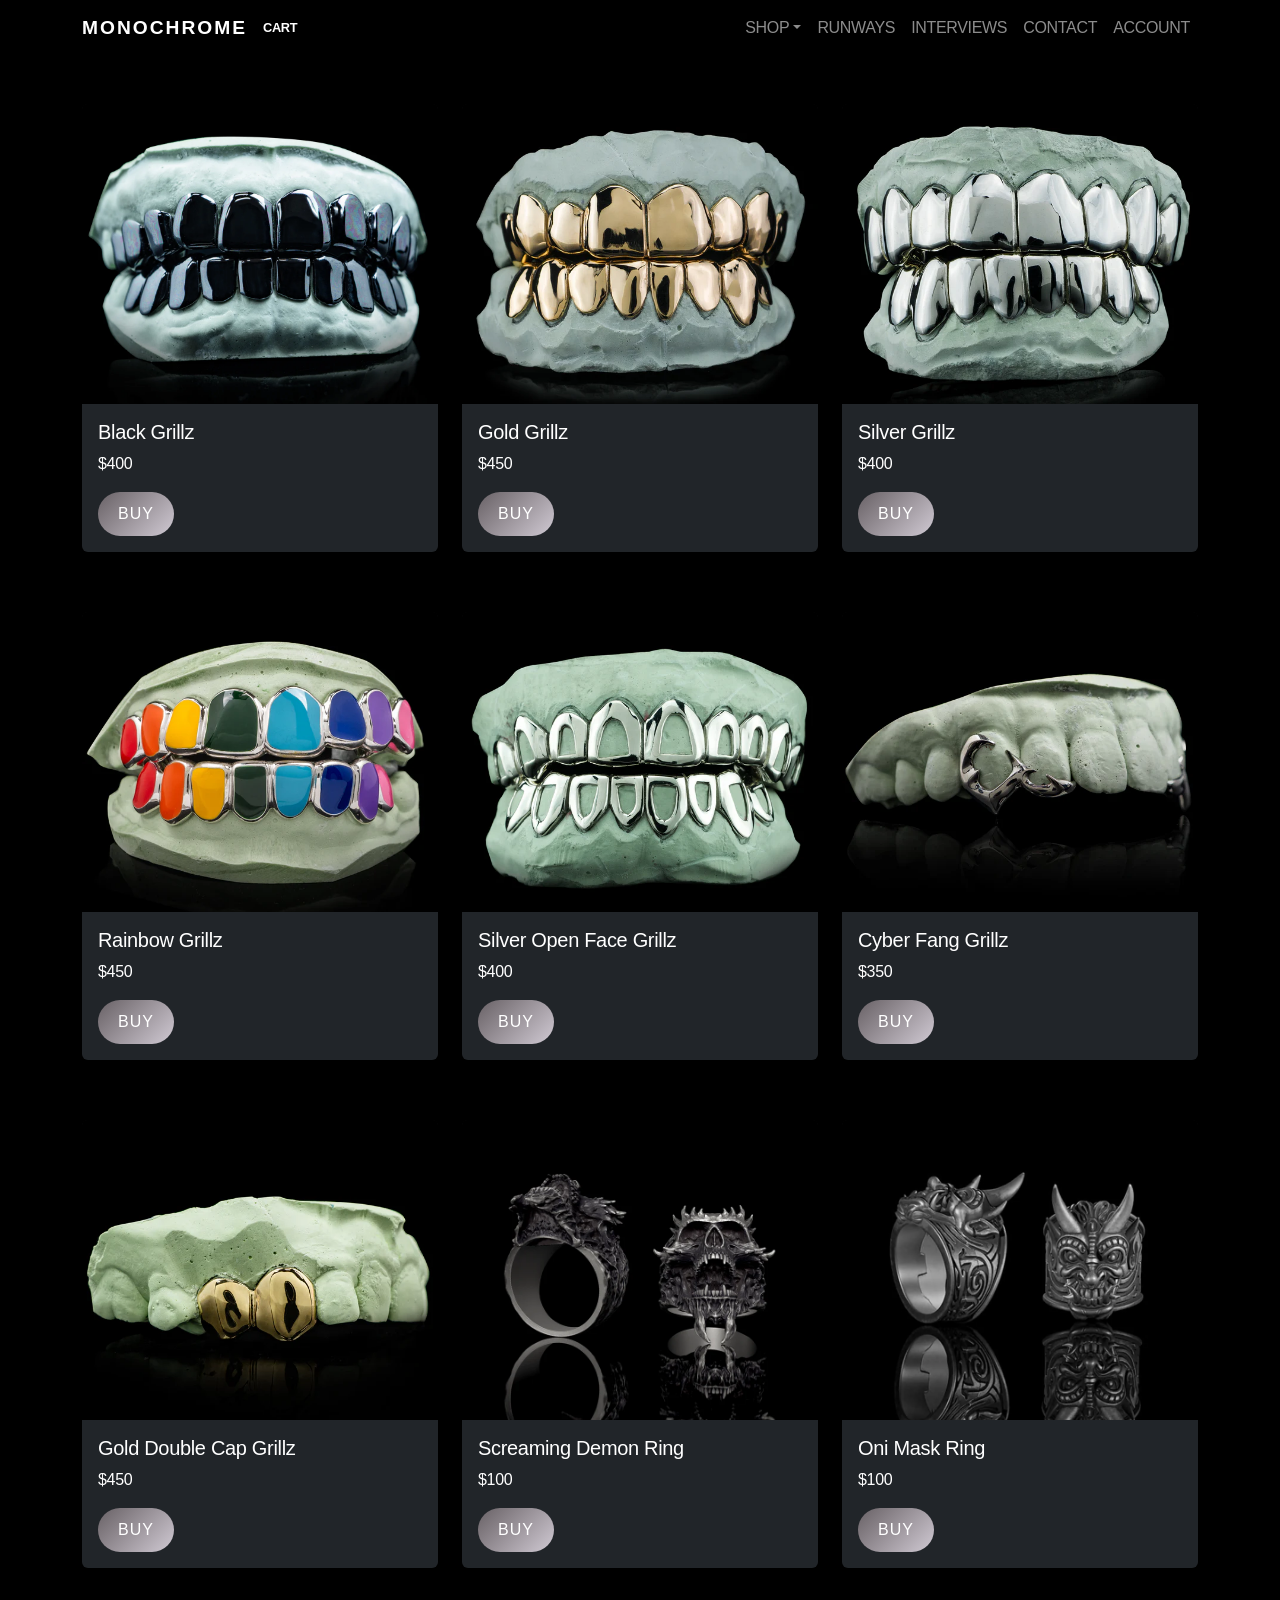
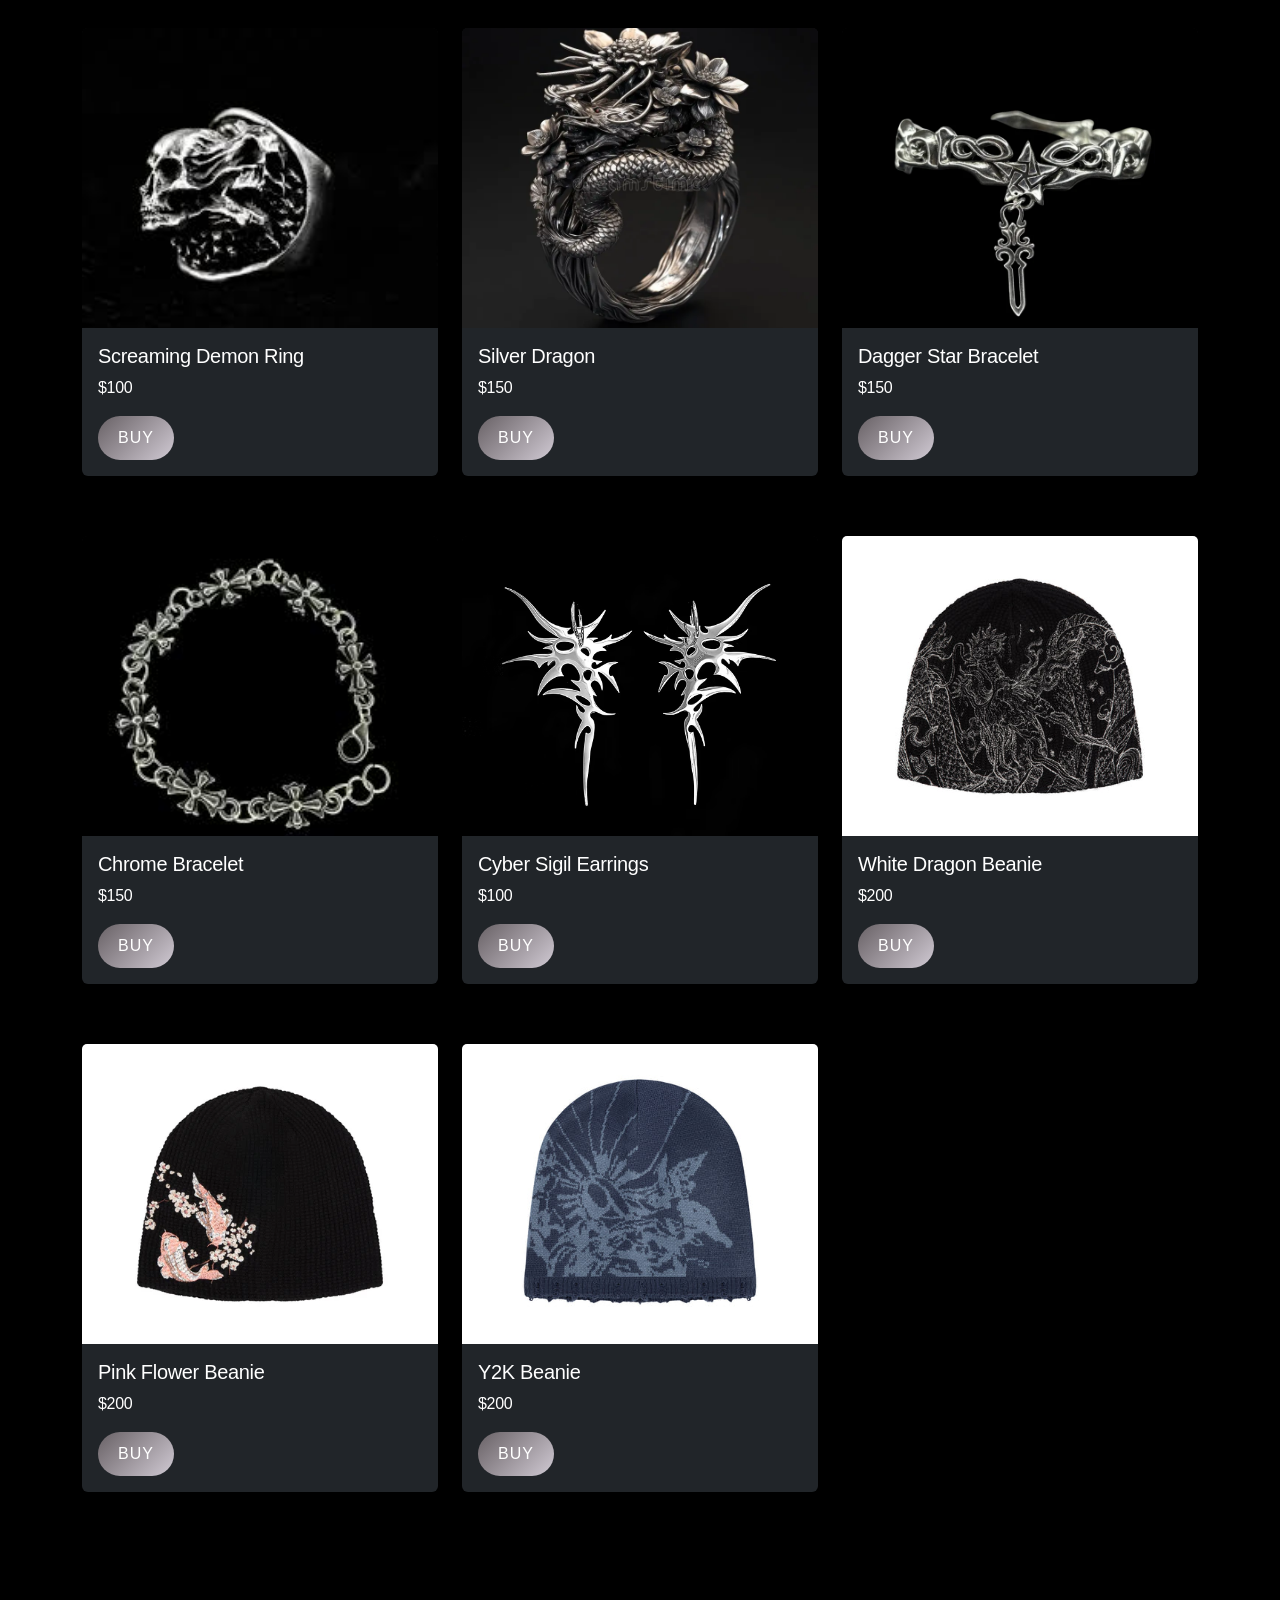
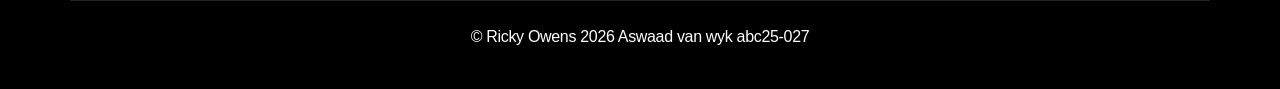
==== commit 435c6dc9: "update2" ====
--- a/accessories.html
+++ b/accessories.html
@@ -10,27 +10,35 @@
 <body>
     <nav class="navbar navbar-expand-lg navbar-dark bg-black">
   <div class="container">
+    
+    <!-- 1. LOGO (Left) -->
     <a class="navbar-brand fw-bold" href="index.html">MONOCHROME</a>
-    
-    <!-- HAMBURGER -->
-    <button class="navbar-toggler" type="button" 
-        data-bs-toggle="collapse" 
-        data-bs-target="#navbarNav"
-        aria-controls="navbarNav"
-        aria-expanded="false" 
-        aria-label="Toggle navigation">
-        <span class="navbar-toggler-icon"></span>
-    </button>
-
+
+    <!-- 2. MOBILE ACTIONS (Right) -->
+    <!-- We put Cart and Toggler in one div so they stay together on the right -->
+    <div class="d-flex align-items-center ms-auto">
+      
+      <!-- Cart is always visible -->
+      <a class="nav-link me-3" href="cart.html" style="color: #fff; font-weight: 700; font-size: 0.8rem;">
+        CART
+      </a>
+
+      <!-- Hamburger button only shows on mobile -->
+      <button class="navbar-toggler border-0 p-0" type="button" 
+          data-bs-toggle="collapse" 
+          data-bs-target="#navbarNav">
+          <span style="font-size: 1.5rem; color: #fff;">☰</span>
+      </button>
+    </div>
+
+    <!-- 3. THE HIDDEN PAGES (Collapses on mobile) -->
     <div class="collapse navbar-collapse" id="navbarNav">
-      <ul class="navbar-nav ms-auto">
-        
-        <!-- SHOP DROPDOWN -->
+      <!-- 'ms-lg-auto' pushes links to right on desktop; 'text-end' aligns them on mobile -->
+      <ul class="navbar-nav ms-lg-auto text-end mt-3 mt-lg-0">
+        
         <li class="nav-item dropdown">
-          <a class="nav-link dropdown-toggle" href="#" id="navbarDropdown" role="button" data-bs-toggle="dropdown" aria-expanded="false">
-            SHOP
-          </a>
-          <ul class="dropdown-menu dropdown-menu-dark" aria-labelledby="navbarDropdown">
+          <a class="nav-link dropdown-toggle" href="#" id="shopDrop" data-bs-toggle="dropdown">SHOP</a>
+          <ul class="dropdown-menu dropdown-menu-dark dropdown-menu-end">
             <li><a class="dropdown-item" href="men.html">MEN</a></li>
             <li><a class="dropdown-item" href="women.html">WOMEN</a></li>
             <li><a class="dropdown-item" href="accessories.html">ACCESSORIES</a></li>
@@ -43,6 +51,7 @@
         <li class="nav-item"><a class="nav-link" href="account.html">ACCOUNT</a></li>
       </ul>
     </div>
+
   </div>
 </nav>
 <div class="container mt-3">
--- a/stylesheet.css
+++ b/stylesheet.css
@@ -960,4 +960,94 @@
     .nav-item.dropdown:hover .dropdown-menu {
         display: block;
     }
+}
+
+/* Ensure cart and menu button look good together on mobile */
+@media (max-width: 991px) {
+    .navbar-brand {
+        font-size: 1.2rem;
+        letter-spacing: 2px;
+    }
+
+    /* Make the cart link stand out slightly on mobile */
+    .nav-link[href="cart.html"] {
+        font-size: 0.8rem;
+        font-weight: 800;
+        letter-spacing: 1px;
+    }
+
+    /* Style for the hamburger icon */
+    .navbar-toggler {
+        padding-right: 0;
+        color: #fff;
+    }
+}
+
+/* Optional: Small white dot for cart items */
+.cart-dot {
+    height: 6px;
+    width: 6px;
+    background-color: #fff;
+    border-radius: 50%;
+    display: inline-block;
+    position: absolute;
+    top: 5px;
+    right: 5px;
+}
+
+/* 1. Sleek Navigation Links */
+.nav-link-modern {
+    color: #ffffff;
+    text-decoration: none;
+    font-size: 0.7rem;
+    font-weight: 700;
+    letter-spacing: 2.5px; /* Adds that high-end look */
+    text-transform: uppercase;
+    transition: opacity 0.3s ease;
+    position: relative;
+}
+
+.nav-link-modern:hover {
+    opacity: 0.6; /* Soft fade instead of color change */
+}
+
+/* 2. Modern Cart Badge (Small Dot) */
+.cart-count-badge {
+    font-size: 0.6rem;
+    vertical-align: top;
+    margin-left: 2px;
+    font-weight: 400;
+}
+
+/* 3. The Modern Hamburger (Custom Lines) */
+.navbar-toggler-modern {
+    background: none;
+    border: none;
+    padding: 0;
+    cursor: pointer;
+    display: flex;
+    flex-direction: column;
+    justify-content: center;
+    width: 25px;
+    height: 20px;
+}
+
+/* Custom Menu Lines */
+.menu-icon .line {
+    display: block;
+    width: 25px;
+    height: 1px; /* Very thin line for elegance */
+    background-color: #fff;
+    margin-bottom: 6px;
+    transition: transform 0.3s ease, width 0.3s ease;
+}
+
+.menu-icon .line:last-child {
+    margin-bottom: 0;
+    width: 18px; /* Make the bottom line shorter for a modern asymmetrical look */
+}
+
+/* Hover effect for the menu lines */
+.navbar-toggler-modern:hover .line:last-child {
+    width: 25px;
 }
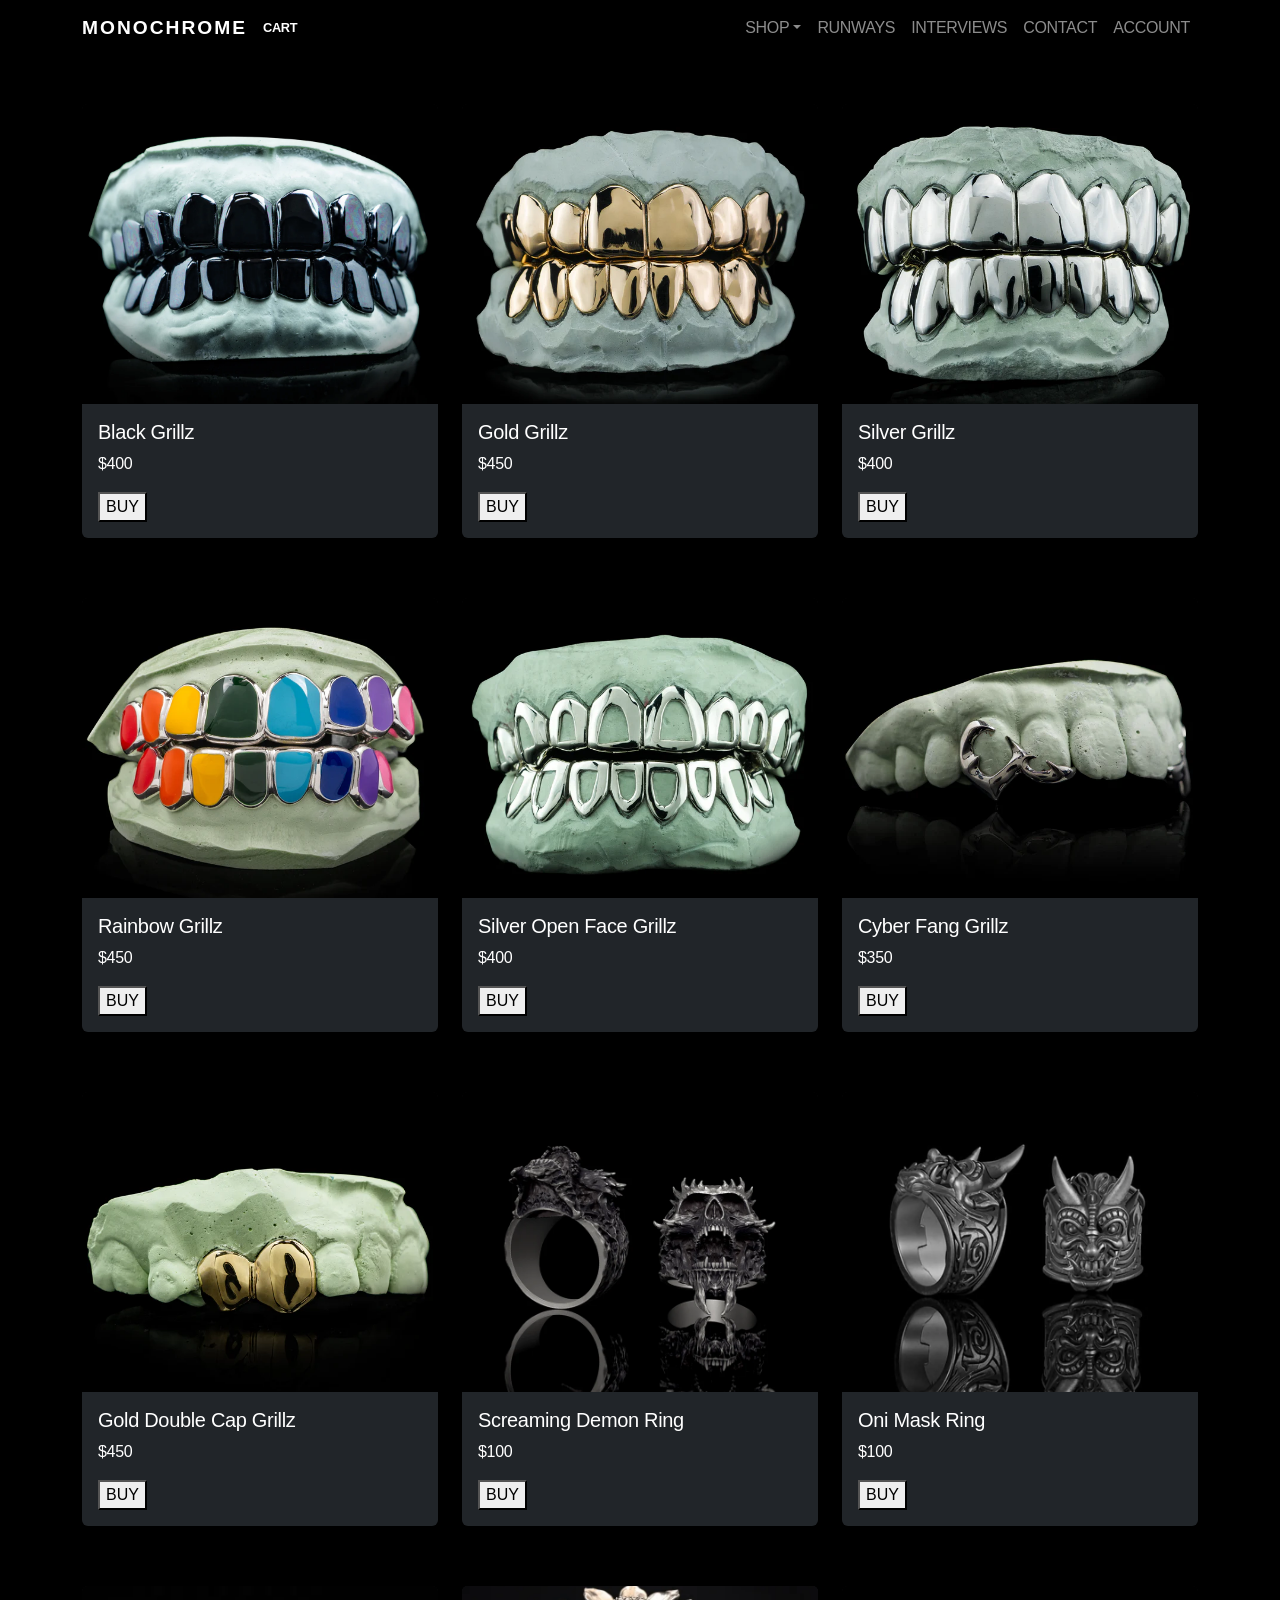
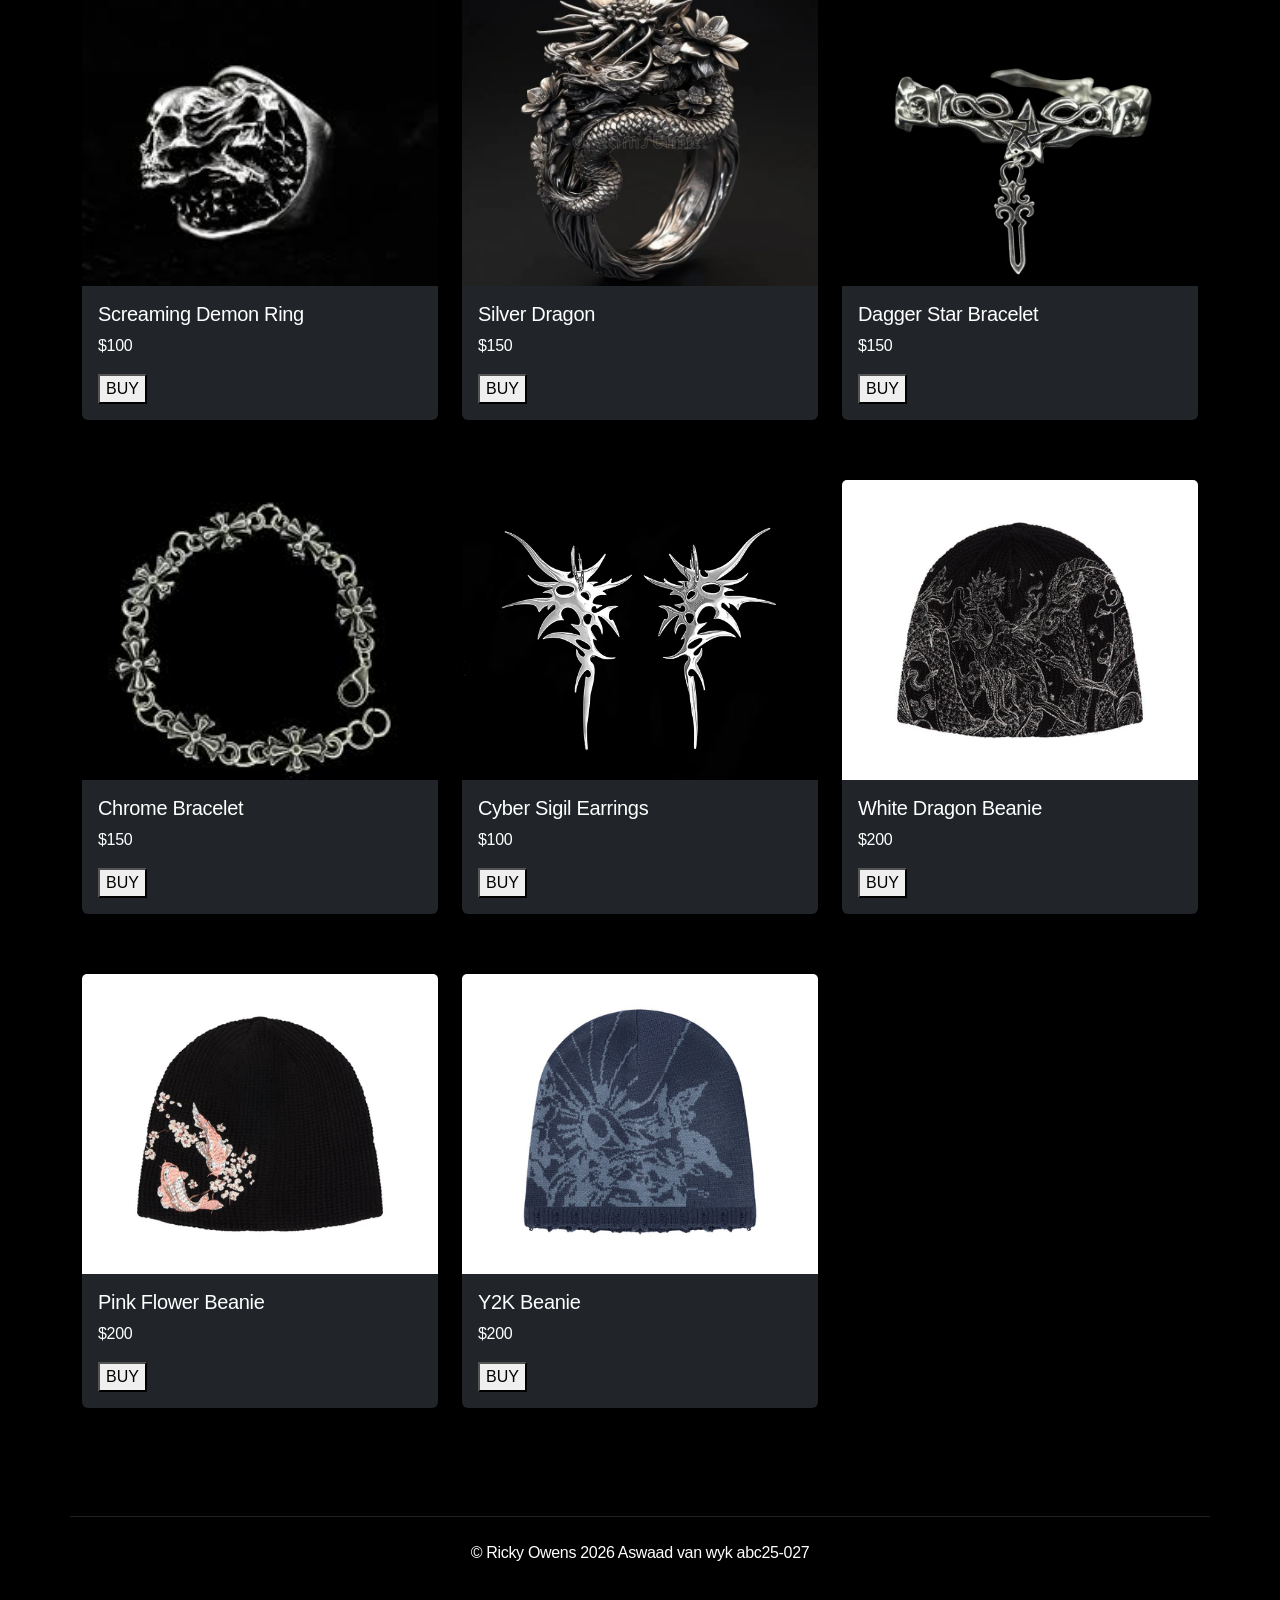
==== commit ce8f56a2: "update4" ====
--- a/accessories.html
+++ b/accessories.html
@@ -24,11 +24,15 @@
       </a>
 
       <!-- Hamburger button only shows on mobile -->
-      <button class="navbar-toggler border-0 p-0" type="button" 
-          data-bs-toggle="collapse" 
-          data-bs-target="#navbarNav">
-          <span style="font-size: 1.5rem; color: #fff;">☰</span>
-      </button>
+     <button class="navbar-toggler" type="button" 
+        data-bs-toggle="collapse" 
+        data-bs-target="#navbarNav">
+        
+        <div class="modern-menu-icon">
+            <span class="line-1"></span>
+            <span class="line-2"></span>
+        </div>
+    </button>
     </div>
 
     <!-- 3. THE HIDDEN PAGES (Collapses on mobile) -->
--- a/stylesheet.css
+++ b/stylesheet.css
@@ -261,7 +261,7 @@
 }
 
 /* BUTTON */
-button {
+.btn-action {
     background: linear-gradient(135deg, #686165, hsl(282, 10%, 81%));
     border: none;
     padding: 10px 20px;
@@ -274,11 +274,39 @@
     position: relative;
 }
 
-button:hover {
-    box-shadow: 0 0 15px rgba(99, 92, 96, 0.6);
-    transform: scale(1.05);
-}
-
+/* 2. THE NEW NAVBAR BUTTON (The one you want) */
+.navbar-toggler {
+    background: transparent !important; /* Removes the gradient */
+    border: none !important;           /* Removes the border */
+    padding: 0 !important;              /* Removes the extra box padding */
+    box-shadow: none !important;        /* Removes the glow on click */
+}
+
+/* Container for the lines */
+.modern-menu-icon {
+    width: 24px;
+    height: 12px;
+    display: flex;
+    flex-direction: column;
+    justify-content: space-between;
+    align-items: flex-end;
+}
+
+/* The actual white lines */
+.modern-menu-icon span {
+    display: block;
+    height: 1px; 
+    background-color: #ffffff;
+    transition: all 0.3s ease;
+}
+
+.line-1 { width: 24px; }
+.line-2 { width: 14px; } /* The asymmetrical modern look */
+
+/* Hover effect */
+.navbar-toggler:hover .line-2 {
+    width: 24px;
+}
 .hero-content button {
     background: linear-gradient(45deg, #686165, hsl(282, 10%, 81%) );
     border: none;
@@ -1050,4 +1078,278 @@
 /* Hover effect for the menu lines */
 .navbar-toggler-modern:hover .line:last-child {
     width: 25px;
+}
+
+
+/* The main wrapper for your Cart/Checkout content */
+.cart-container, .checkout-container {
+    width: 95%;          /* Uses most of the screen on mobile */
+    max-width: 1200px;    /* Prevents it from getting too wide on desktop */
+    margin: 0 auto;       /* Centers the content */
+    padding: 15px;
+}
+
+/* Fix for Tables (Cart items) */
+@media (max-width: 768px) {
+    table {
+        display: block;
+        overflow-x: auto; /* Adds a scrollbar ONLY to the table if it's too wide */
+        white-space: nowrap;
+    }
+}
+
+/* If you are using Bootstrap's row/col, this happens automatically. 
+   If you are using custom CSS: */
+.cart-layout {
+    display: flex;
+    flex-direction: column; /* Stack vertically by default */
+    gap: 20px;
+}
+
+@media (min-width: 992px) {
+    .cart-layout {
+        flex-direction: row; /* Side-by-side only on laptops/desktops */
+    }
+}
+
+    input[type="text"], 
+input[type="email"], 
+.form-control {
+    width: 100% !important; /* Forces inputs to stay inside their parent div */
+    font-size: 16px;        /* Prevents iOS from zooming in automatically on click */
+}
+
+/* Ensure the checkout button isn't too small or too wide */
+.btn-receipt-primary {
+    width: 100%;
+    margin-top: 10px;
+}
+
+* {
+    box-sizing: border-box;
+}
+
+body {
+    overflow-x: hidden; /* Prevents the page from shaking or scrolling sideways */
+    width: 100%;
+}
+
+/* --- CONTACT PAGE SPECIFIC --- */
+
+.label {
+    font-size: 0.7rem;
+    letter-spacing: 2px;
+    color: #555; /* Muted label text */
+    display: block;
+    margin-bottom: 5px;
+}
+
+.contact-detail p {
+    font-size: 1rem;
+    letter-spacing: 1px;
+    font-weight: 500;
+}
+
+/* Custom Minimalist Input Fields */
+.form-control-custom {
+    width: 100%;
+    background: transparent;
+    border: none;
+    border-bottom: 1px solid #333; /* Very thin dark line */
+    padding: 15px 0;
+    color: white;
+    font-size: 0.8rem;
+    letter-spacing: 1px;
+    border-radius: 0;
+    transition: border-color 0.4s ease;
+}
+
+.form-control-custom:focus {
+    outline: none;
+    border-bottom: 1px solid #ffffff; /* Line turns white when typing */
+}
+
+/* Make placeholders look consistent */
+.form-control-custom::placeholder {
+    color: #444;
+}
+
+/* Add some space for mobile */
+@media (max-width: 991px) {
+    .display-5 {
+        font-size: 2.5rem;
+        margin-top: 20px;
+    }
+}
+
+/* --- ULTRA MINIMALIST FOOTER --- */
+
+/* --- MONOCHROME CUSTOM FOOTER --- */
+
+.monochrome-footer {
+    background-color: #000; /* Matching your black-and-white theme */
+    padding: 60px 0 30px 0;
+    width: 100%;
+    border-top: 1px solid #1a1a1a;
+    margin-top: auto; /* Keeps it at the bottom of the page */
+}
+
+/* Horizontal Link Row */
+.footer-nav-row {
+    display: flex;
+    flex-wrap: wrap;
+    gap: 30px; 
+    margin-bottom: 20px;
+    justify-content: flex-start;
+}
+
+.f-link {
+    text-decoration: none;
+    color: #777; /* Muted gray for that high-end look */
+    font-size: 0.65rem; 
+    font-weight: 700;
+    letter-spacing: 2.5px; /* High spacing like Rick Owens */
+    text-transform: uppercase;
+    transition: 0.3s ease;
+}
+
+.f-link:hover {
+    color: #fff; /* Highlights white on hover */
+}
+
+/* Legal text Row */
+.footer-legal-row p {
+    color: #444; 
+    font-size: 0.55rem;
+    letter-spacing: 1.5px;
+    text-transform: uppercase;
+    margin: 0;
+    line-height: 1.8;
+}
+
+/* Mobile Responsiveness */
+@media (max-width: 768px) {
+    .footer-nav-row {
+        gap: 15px;
+    }
+    .f-link {
+        font-size: 0.6rem;
+        letter-spacing: 1.5px;
+    }
+}
+
+/* --- FOOTER FIXES --- */
+.monochrome-footer {
+    background-color: #000;
+    padding: 60px 0 30px 0;
+    width: 100%;
+    border-top: 1px solid #1a1a1a;
+}
+
+.footer-nav-row {
+    display: flex;
+    flex-wrap: wrap;
+    gap: 30px;
+    margin-bottom: 20px;
+}
+
+.f-link {
+    text-decoration: none;
+    color: #777;
+    font-size: 0.65rem;
+    font-weight: 700;
+    letter-spacing: 2.5px;
+    text-transform: uppercase;
+}
+
+.footer-legal-row p {
+    color: #444;
+    font-size: 0.55rem;
+    letter-spacing: 1.5px;
+    text-transform: uppercase;
+    line-height: 1.8;
+}
+
+/* Ensure the hero video stays behind everything */
+.hero-video {
+    position: absolute;
+    top: 0;
+    left: 0;
+    width: 100%;
+    height: 100%;
+    object-fit: cover;
+    z-index: -1;
+}
+
+/* --- CATEGORY SPLIT --- */
+.category-card {
+    height: 80vh; /* Large impact height */
+}
+
+.category-img {
+    width: 100%;
+    height: 100%;
+    object-fit: cover;
+    transition: transform 1.5s ease;
+}
+
+.category-overlay {
+    position: absolute;
+    top: 0;
+    left: 0;
+    width: 100%;
+    height: 100%;
+    background: rgba(0,0,0,0.2); /* Faint tint */
+    display: flex;
+    align-items: center;
+    justify-content: center;
+    transition: background 0.5s ease;
+}
+
+.category-title {
+    color: #fff;
+    font-weight: 700;
+    letter-spacing: 15px; /* Wide editorial spacing */
+    transition: letter-spacing 0.5s ease;
+}
+
+.category-card:hover .category-img {
+    transform: scale(1.05);
+}
+
+.category-card:hover .category-title {
+    letter-spacing: 20px;
+}
+
+/* --- EDITORIAL QUOTE --- */
+.italic-font {
+    font-style: italic;
+    max-width: 800px;
+    margin: 0 auto;
+}
+
+/* --- RUNWAY GALLERY --- */
+.runway-scroll-wrapper::-webkit-scrollbar {
+    height: 2px;
+}
+
+.runway-scroll-wrapper::-webkit-scrollbar-thumb {
+    background: #444;
+}
+
+.runway-item {
+    flex: 0 0 350px; /* Width of each runway photo */
+    height: 500px;
+}
+
+.runway-item img {
+    width: 100%;
+    height: 100%;
+    object-fit: cover;
+    filter: grayscale(100%); /* Keeps it Monochrome */
+    transition: filter 0.5s ease;
+}
+
+.runway-item img:hover {
+    filter: grayscale(0%);
 }
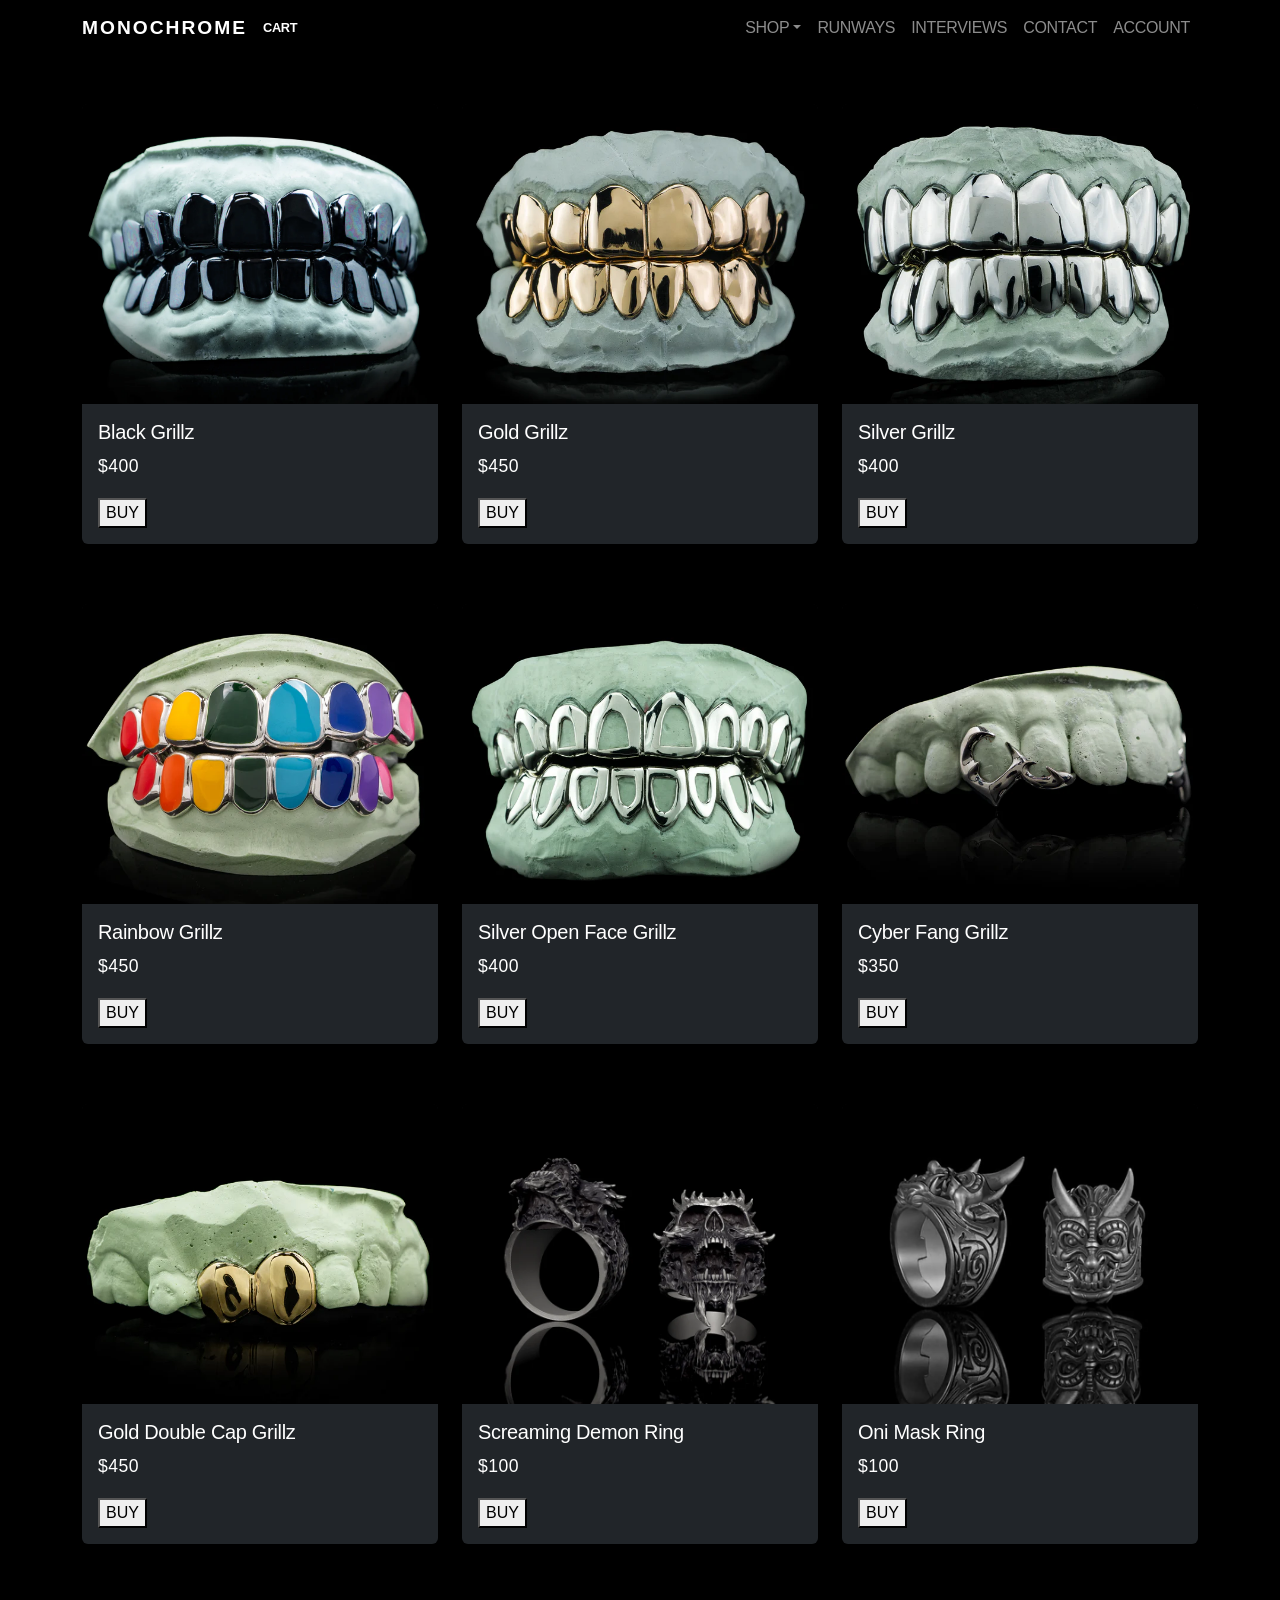
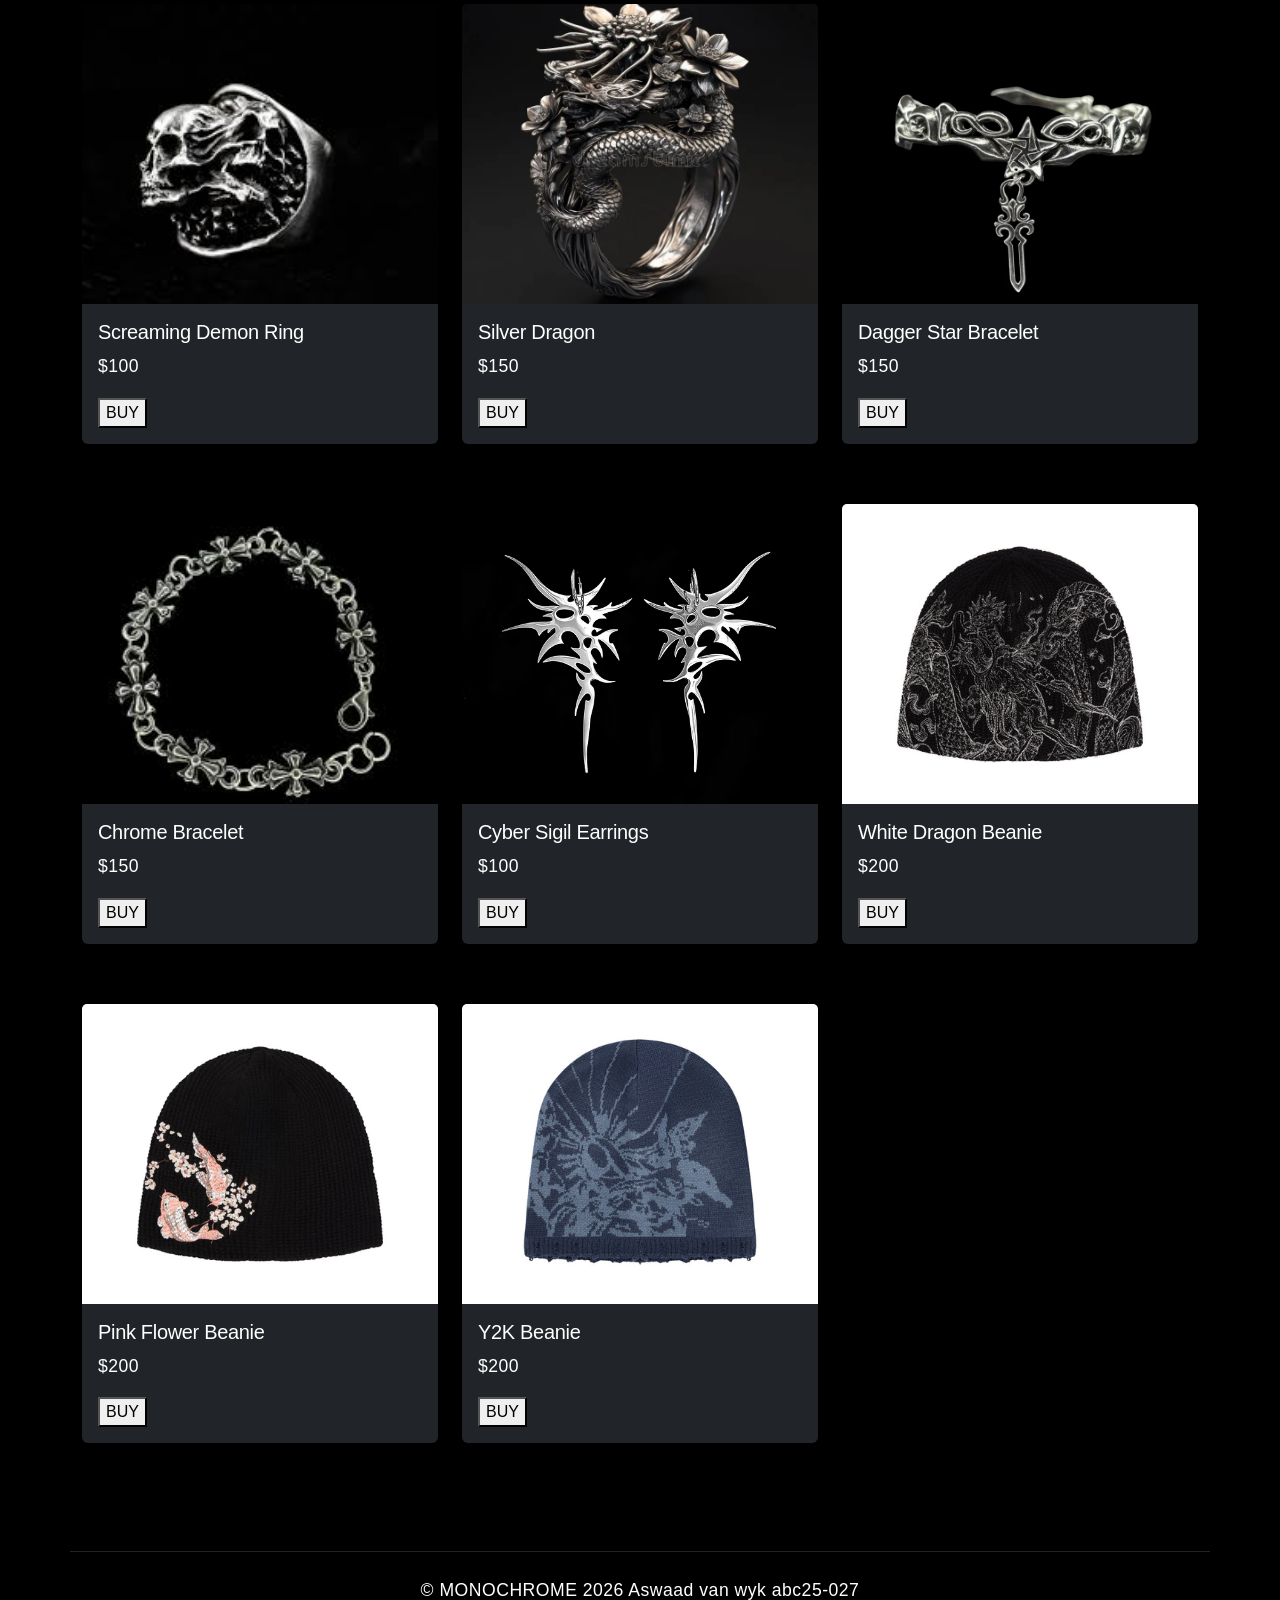
==== commit c0a40774: "update7" ====
--- a/accessories.html
+++ b/accessories.html
@@ -270,7 +270,7 @@
           </div>
 
         <footer class="text-center mt-5 p-4 bg-black text-white">
-    <p>© Ricky Owens 2026 Aswaad van wyk abc25-027</p>
+    <p>© MONOCHROME 2026 Aswaad van wyk abc25-027</p>
 </footer>
 
 <script src="https://cdn.jsdelivr.net/npm/bootstrap@5.3.3/dist/js/bootstrap.bundle.min.js"></script>
--- a/stylesheet.css
+++ b/stylesheet.css
@@ -1352,4 +1352,27 @@
 
 .runway-item img:hover {
     filter: grayscale(0%);
+}
+
+p {
+    font-size: 1.1rem; /* Adjust this number (e.g., 1.05rem to 1.2rem) */
+    line-height: 1.7;  /* Increases vertical space between lines for better readability */
+    letter-spacing: 0.5px; /* Keeps the high-fashion editorial feel */
+}
+
+.btn-back-store {
+    font-family: 'Courier New', Courier, monospace;
+    text-transform: uppercase;
+    font-size: 0.8rem;
+    letter-spacing: 1px;
+    color: #000;
+    text-decoration: none;
+    border-bottom: 1px solid #000; /* Subtle underline instead of a box */
+    padding-bottom: 2px;
+    transition: opacity 0.2s;
+}
+
+.btn-back-store:hover {
+    opacity: 0.6;
+    color: #000;
 }
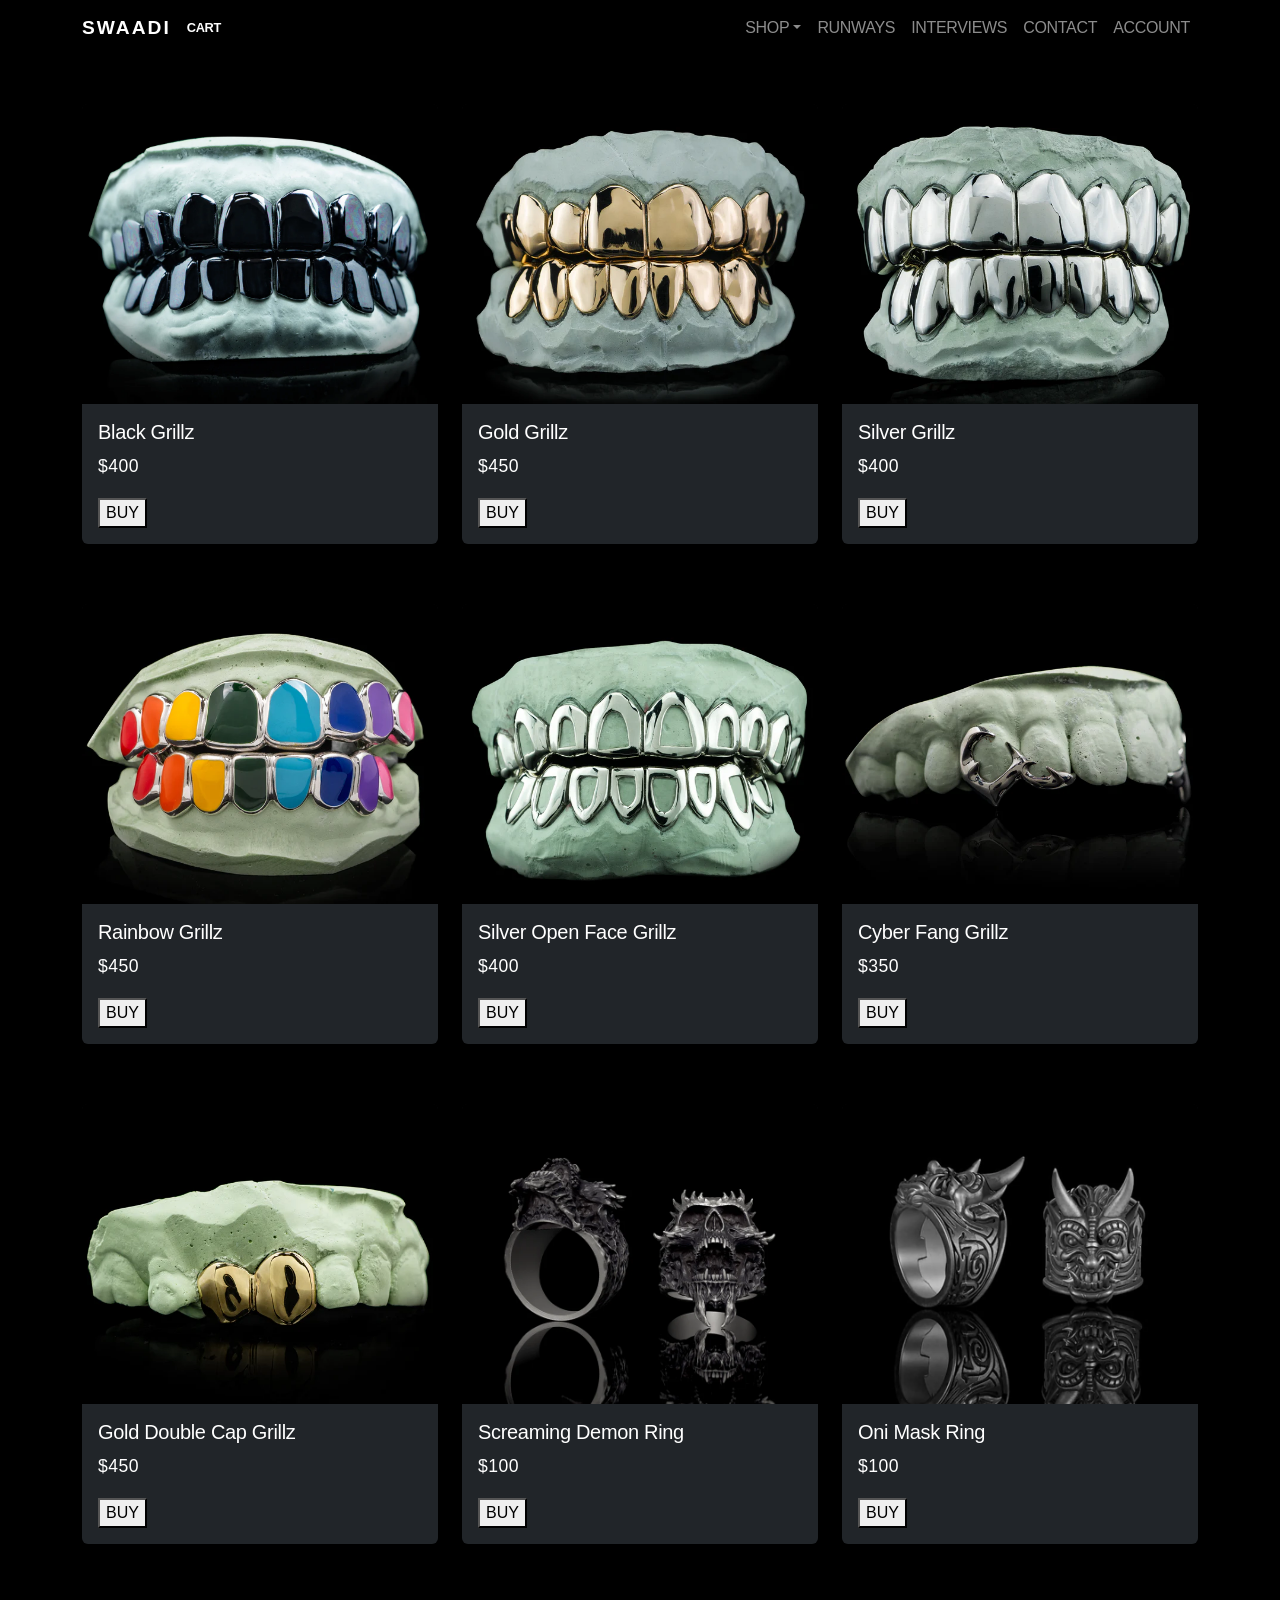
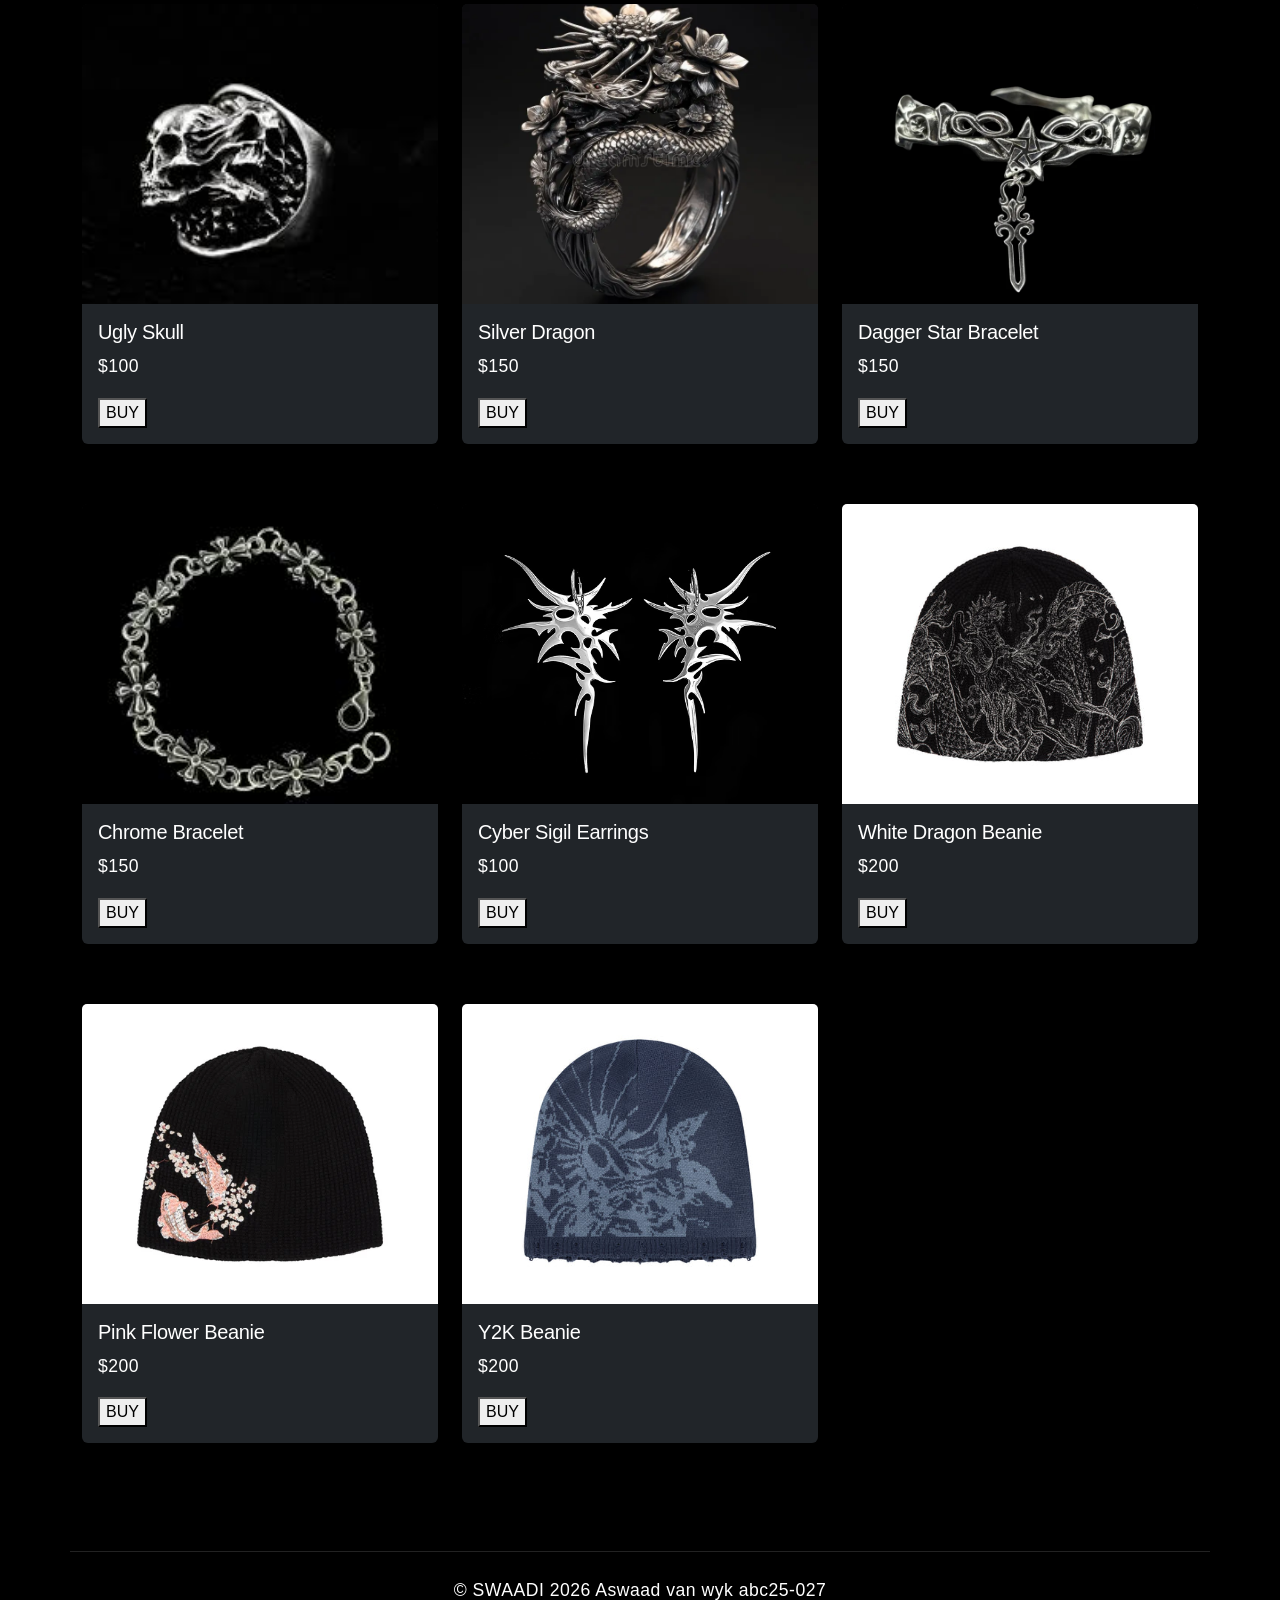
==== commit dc8885bf: "update 9" ====
--- a/accessories.html
+++ b/accessories.html
@@ -12,7 +12,7 @@
   <div class="container">
     
     <!-- 1. LOGO (Left) -->
-    <a class="navbar-brand fw-bold" href="index.html">MONOCHROME</a>
+    <a class="navbar-brand fw-bold" href="index.html">SWAADI</a>
 
     <!-- 2. MOBILE ACTIONS (Right) -->
     <!-- We put Cart and Toggler in one div so they stay together on the right -->
@@ -182,9 +182,9 @@
             <div class="card bg-dark text-white">
                 <img src="images/uglyskull.jpg" class="card-img-top">
                 <div class="card-body">
-                    <h5>Screaming Demon Ring</h5>
-                    <p>$100</p>
-                    <button onclick="addToCart('Screaming Demon Ring', 100)">BUY</button>
+                    <h5>Ugly Skull</h5>
+                    <p>$100</p>
+                    <button onclick="addToCart('Ugly Skull', 100)">BUY</button>
                 </div>
             </div>
         </div>
@@ -270,7 +270,7 @@
           </div>
 
         <footer class="text-center mt-5 p-4 bg-black text-white">
-    <p>© MONOCHROME 2026 Aswaad van wyk abc25-027</p>
+    <p>© SWAADI 2026 Aswaad van wyk abc25-027</p>
 </footer>
 
 <script src="https://cdn.jsdelivr.net/npm/bootstrap@5.3.3/dist/js/bootstrap.bundle.min.js"></script>
